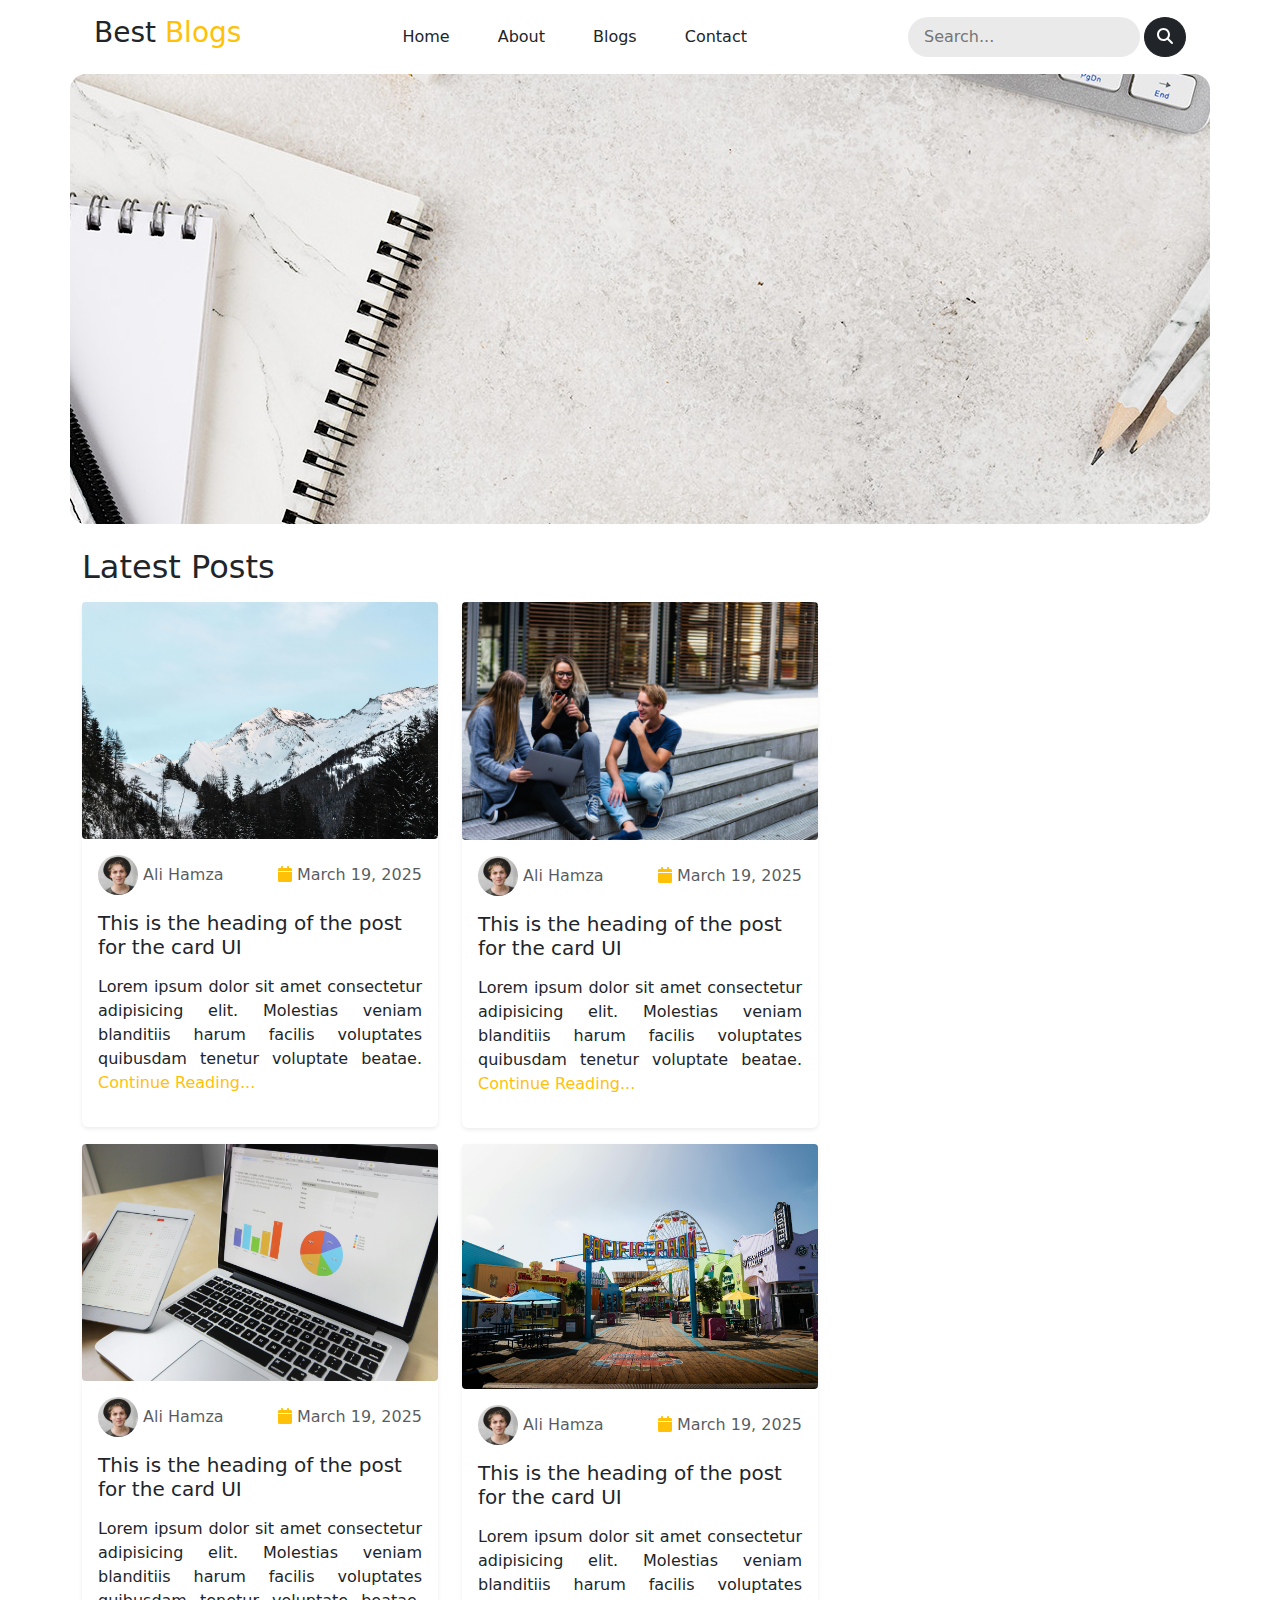
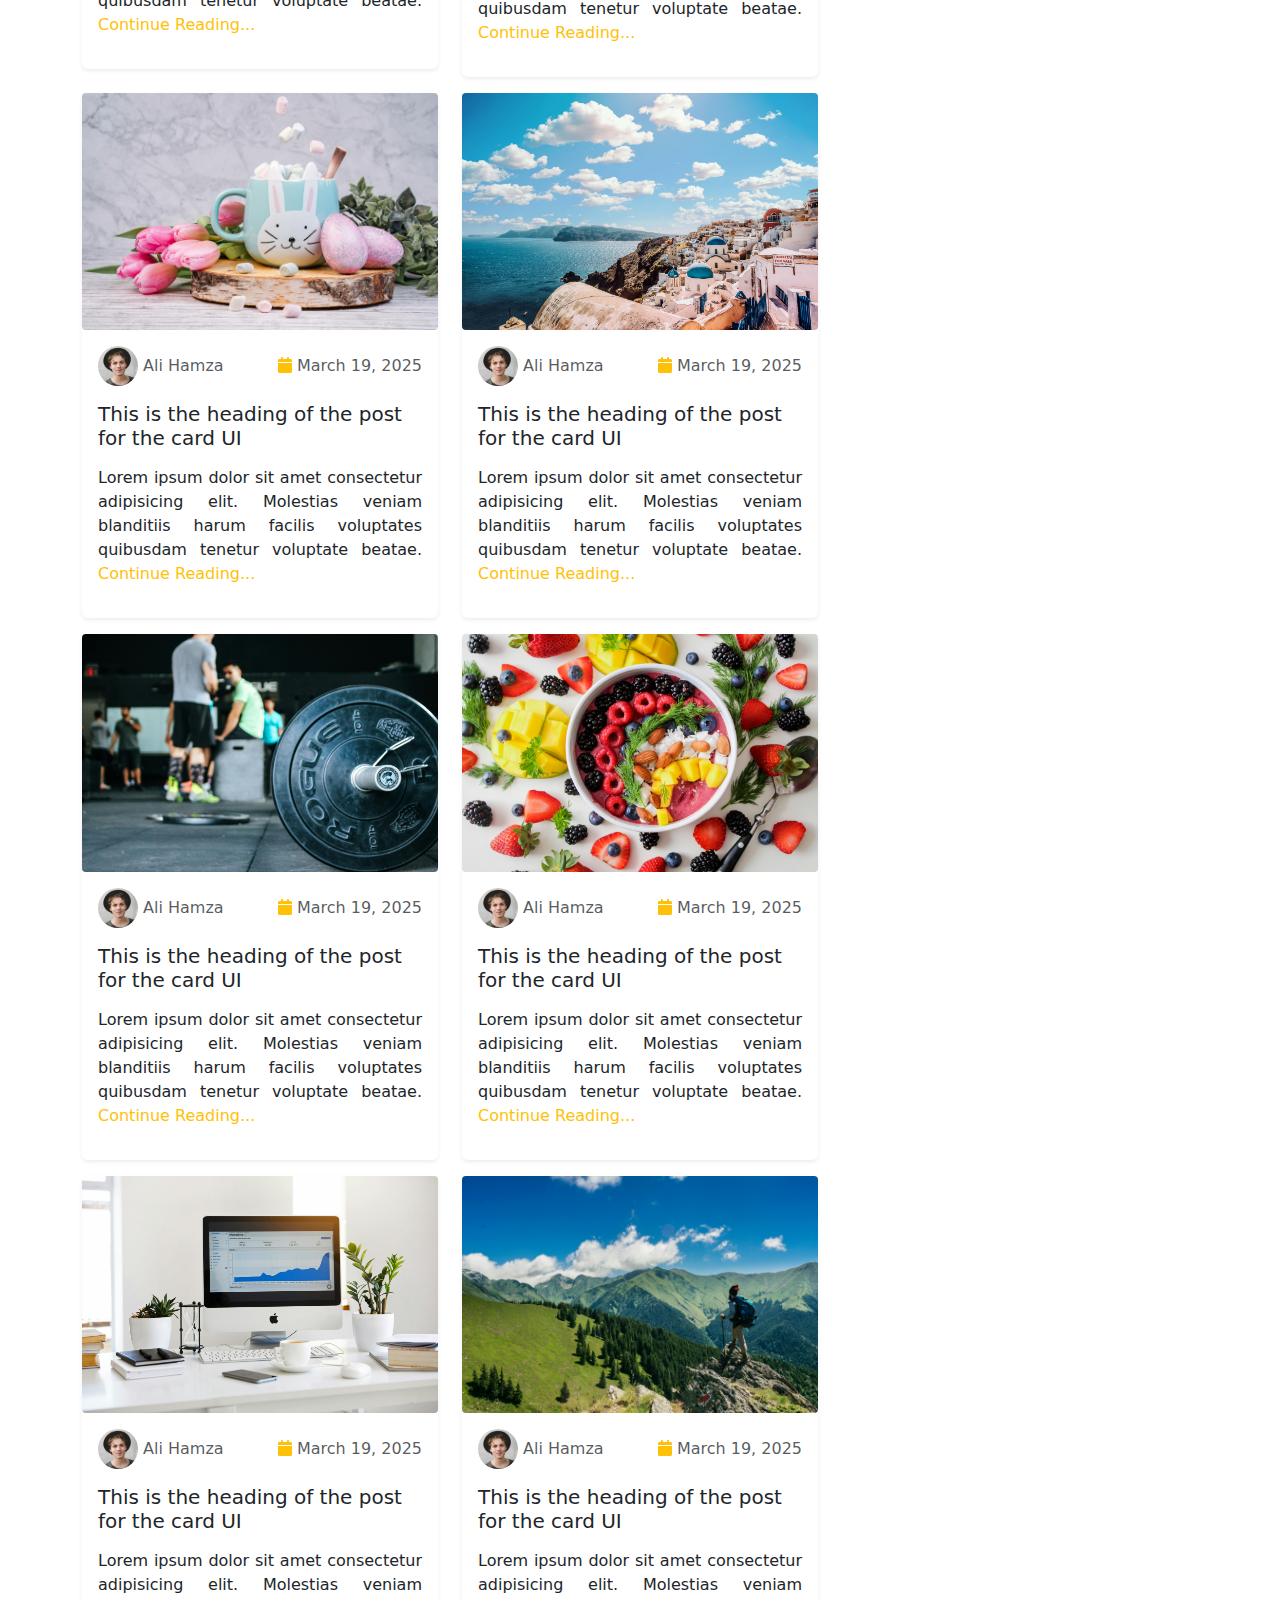
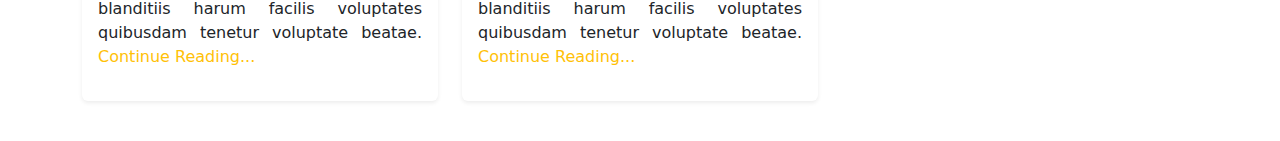
==== index.html @ b1edeec1 "Blog Project Setup" ====
<!DOCTYPE html>
<html lang="en">
  <head>
    <meta charset="UTF-8" />
    <meta name="viewport" content="width=device-width, initial-scale=1.0" />
    <title>Best Blogs</title>
    <!-- bootstrap -->
    <link rel="stylesheet" href="./assets/css/bootstrap.min.css" />
    <!-- fontawsome -->
    <link rel="stylesheet" href="./assets/css/fontawsome.min.css" />
    <!-- custom style -->
    <link rel="stylesheet" href="./assets/css/style.css" />
  </head>
  <body>
    <!------- Navbar Start -------->
    <nav>
      <div
        class="container d-flex align-items-center justify-content-between px-4 py-3"
      >
        <div class="logo">
          <a href="#" class="text-decoration-none text-dark">
            <h3>Best <span class="text-warning">Blogs</span></h3>
          </a>
        </div>
        <div class="links d-none d-md-block">
          <ul class="d-flex gap-5 list-unstyled mb-0">
            <li>
              <a href="#" class="text-decoration-none text-dark active">Home</a>
            </li>
            <li>
              <a href="#" class="text-decoration-none text-dark">About</a>
            </li>
            <li>
              <a href="#" class="text-decoration-none text-dark">Blogs</a>
            </li>
            <li>
              <a href="#" class="text-decoration-none text-dark">Contact</a>
            </li>
          </ul>
        </div>
        <div class="d-none d-md-block">
          <div class="d-flex gap-1">
            <input
              type="search"
              placeholder="Search..."
              class="rounded-5 border-0 shadow-none px-3 py-2 search-input"
            />
            <button class="btn btn-dark rounded-circle">
              <i class="fa-solid fa-magnifying-glass"></i>
            </button>
          </div>
        </div>
        <div class="d-block d-md-none" id="menu-toggle">
          <i class="fa-solid fa-bars-staggered fs-5"></i>
        </div>
      </div>
    </nav>
    <!------ Navbar End -------->

    <!------ Mobile Menu ------>
    <div class="mobile-menu pe-2" id="mobileMenu">
      <div class="menu-header menu-close">
        <i class="fa-solid fa-xmark"></i>
      </div>

      <ul class="list-unstyled mb-0">
        <li class="py-2">
          <a href="#" class="text-decoration-none text-dark">Home</a>
        </li>
        <li class="py-2">
          <a href="#" class="text-decoration-none text-dark">About</a>
        </li>
        <li class="py-2">
          <a href="#" class="text-decoration-none text-dark">Blogs</a>
        </li>
        <li class="py-2">
          <a href="#" class="text-decoration-none text-dark">Contact</a>
        </li>
      </ul>

      <div class="d-flex gap-1 my-3 pe-3">
        <input
          type="search"
          placeholder="Search..."
          class="rounded-5 border-0 shadow-none px-3 py-2 search-input"
        />
        <button class="btn btn-dark rounded-circle">
          <i class="fa-solid fa-magnifying-glass"></i>
        </button>
      </div>
    </div>

    <!-- Mobile Menu end  -->

    <!-- header start -->
    <header class="container px-4 px-md-0">
      <div class="header-bg rounded-4"></div>
    </header>
    <!-- header end -->

    <!-- main section -->
    <main>
      <div class="container my-4">
        <h2>Latest Posts</h2>
        <div class="row my-3">
          <div class="col-md-8">
            <!-- latest posts section -->
            <section>
              <div class="row">
                <div class="col-md-6">
                  <div class="card border-0 shadow-sm mb-3">
                    <img
                      src="./assets/imgs/posts/post-1.jpg"
                      class="img-fluid rounded-1"
                      alt="post image"
                    />

                    <div class="p-3">
                      <div
                        class="d-flex justify-content-between align-items-center"
                      >
                        <div>
                          <img
                            src="./assets/imgs/authors/profile_pic.png"
                            height="40px"
                            width="40px"
                            class="rounded-circle"
                            alt=""
                          />
                          <span class="text-muted">Ali Hamza</span>
                        </div>

                        <div>
                          <i class="fa-solid fa-calendar text-warning"></i>
                          <span class="text-muted">March 19, 2025</span>
                        </div>
                      </div>

                      <h5 class="my-3">
                        This is the heading of the post for the card UI
                      </h5>
                      <p class="post-text">
                        Lorem ipsum dolor sit amet consectetur adipisicing elit.
                        Molestias veniam blanditiis harum facilis voluptates
                        quibusdam tenetur voluptate beatae.
                        <a href="#" class="text-decoration-none text-warning"
                          >Continue Reading...
                        </a>
                      </p>
                    </div>
                  </div>
                </div>
                <div class="col-md-6">
                  <div class="card border-0 shadow-sm mb-3">
                    <img
                      src="./assets/imgs/posts/post-2.jpg"
                      class="img-fluid rounded-1"
                      alt="post image"
                    />

                    <div class="p-3">
                      <div
                        class="d-flex justify-content-between align-items-center"
                      >
                        <div>
                          <img
                            src="./assets/imgs/authors/profile_pic.png"
                            height="40px"
                            width="40px"
                            class="rounded-circle"
                            alt=""
                          />
                          <span class="text-muted">Ali Hamza</span>
                        </div>

                        <div>
                          <i class="fa-solid fa-calendar text-warning"></i>
                          <span class="text-muted">March 19, 2025</span>
                        </div>
                      </div>

                      <h5 class="my-3">
                        This is the heading of the post for the card UI
                      </h5>
                      <p class="post-text">
                        Lorem ipsum dolor sit amet consectetur adipisicing elit.
                        Molestias veniam blanditiis harum facilis voluptates
                        quibusdam tenetur voluptate beatae.
                        <a href="#" class="text-decoration-none text-warning"
                          >Continue Reading...
                        </a>
                      </p>
                    </div>
                  </div>
                </div>
                <div class="col-md-6">
                  <div class="card border-0 shadow-sm mb-3">
                    <img
                      src="./assets/imgs/posts/post-3.jpg"
                      class="img-fluid rounded-1"
                      alt="post image"
                    />

                    <div class="p-3">
                      <div
                        class="d-flex justify-content-between align-items-center"
                      >
                        <div>
                          <img
                            src="./assets/imgs/authors/profile_pic.png"
                            height="40px"
                            width="40px"
                            class="rounded-circle"
                            alt=""
                          />
                          <span class="text-muted">Ali Hamza</span>
                        </div>

                        <div>
                          <i class="fa-solid fa-calendar text-warning"></i>
                          <span class="text-muted">March 19, 2025</span>
                        </div>
                      </div>

                      <h5 class="my-3">
                        This is the heading of the post for the card UI
                      </h5>
                      <p class="post-text">
                        Lorem ipsum dolor sit amet consectetur adipisicing elit.
                        Molestias veniam blanditiis harum facilis voluptates
                        quibusdam tenetur voluptate beatae.
                        <a href="#" class="text-decoration-none text-warning"
                          >Continue Reading...
                        </a>
                      </p>
                    </div>
                  </div>
                </div>
                <div class="col-md-6">
                  <div class="card border-0 shadow-sm mb-3">
                    <img
                      src="./assets/imgs/posts/post-4.jpg"
                      class="img-fluid rounded-1"
                      alt="post image"
                    />

                    <div class="p-3">
                      <div
                        class="d-flex justify-content-between align-items-center"
                      >
                        <div>
                          <img
                            src="./assets/imgs/authors/profile_pic.png"
                            height="40px"
                            width="40px"
                            class="rounded-circle"
                            alt=""
                          />
                          <span class="text-muted">Ali Hamza</span>
                        </div>

                        <div>
                          <i class="fa-solid fa-calendar text-warning"></i>
                          <span class="text-muted">March 19, 2025</span>
                        </div>
                      </div>

                      <h5 class="my-3">
                        This is the heading of the post for the card UI
                      </h5>
                      <p class="post-text">
                        Lorem ipsum dolor sit amet consectetur adipisicing elit.
                        Molestias veniam blanditiis harum facilis voluptates
                        quibusdam tenetur voluptate beatae.
                        <a href="#" class="text-decoration-none text-warning"
                          >Continue Reading...
                        </a>
                      </p>
                    </div>
                  </div>
                </div>
                <div class="col-md-6">
                  <div class="card border-0 shadow-sm mb-3">
                    <img
                      src="./assets/imgs/posts/post-5.jpg"
                      class="img-fluid rounded-1"
                      alt="post image"
                    />

                    <div class="p-3">
                      <div
                        class="d-flex justify-content-between align-items-center"
                      >
                        <div>
                          <img
                            src="./assets/imgs/authors/profile_pic.png"
                            height="40px"
                            width="40px"
                            class="rounded-circle"
                            alt=""
                          />
                          <span class="text-muted">Ali Hamza</span>
                        </div>

                        <div>
                          <i class="fa-solid fa-calendar text-warning"></i>
                          <span class="text-muted">March 19, 2025</span>
                        </div>
                      </div>

                      <h5 class="my-3">
                        This is the heading of the post for the card UI
                      </h5>
                      <p class="post-text">
                        Lorem ipsum dolor sit amet consectetur adipisicing elit.
                        Molestias veniam blanditiis harum facilis voluptates
                        quibusdam tenetur voluptate beatae.
                        <a href="#" class="text-decoration-none text-warning"
                          >Continue Reading...
                        </a>
                      </p>
                    </div>
                  </div>
                </div>
                <div class="col-md-6">
                  <div class="card border-0 shadow-sm mb-3">
                    <img
                      src="./assets/imgs/posts/post-6.jpg"
                      class="img-fluid rounded-1"
                      alt="post image"
                    />

                    <div class="p-3">
                      <div
                        class="d-flex justify-content-between align-items-center"
                      >
                        <div>
                          <img
                            src="./assets/imgs/authors/profile_pic.png"
                            height="40px"
                            width="40px"
                            class="rounded-circle"
                            alt=""
                          />
                          <span class="text-muted">Ali Hamza</span>
                        </div>

                        <div>
                          <i class="fa-solid fa-calendar text-warning"></i>
                          <span class="text-muted">March 19, 2025</span>
                        </div>
                      </div>

                      <h5 class="my-3">
                        This is the heading of the post for the card UI
                      </h5>
                      <p class="post-text">
                        Lorem ipsum dolor sit amet consectetur adipisicing elit.
                        Molestias veniam blanditiis harum facilis voluptates
                        quibusdam tenetur voluptate beatae.
                        <a href="#" class="text-decoration-none text-warning"
                          >Continue Reading...
                        </a>
                      </p>
                    </div>
                  </div>
                </div>
                <div class="col-md-6">
                  <div class="card border-0 shadow-sm mb-3">
                    <img
                      src="./assets/imgs/posts/post-7.jpg"
                      class="img-fluid rounded-1"
                      alt="post image"
                    />

                    <div class="p-3">
                      <div
                        class="d-flex justify-content-between align-items-center"
                      >
                        <div>
                          <img
                            src="./assets/imgs/authors/profile_pic.png"
                            height="40px"
                            width="40px"
                            class="rounded-circle"
                            alt=""
                          />
                          <span class="text-muted">Ali Hamza</span>
                        </div>

                        <div>
                          <i class="fa-solid fa-calendar text-warning"></i>
                          <span class="text-muted">March 19, 2025</span>
                        </div>
                      </div>

                      <h5 class="my-3">
                        This is the heading of the post for the card UI
                      </h5>
                      <p class="post-text">
                        Lorem ipsum dolor sit amet consectetur adipisicing elit.
                        Molestias veniam blanditiis harum facilis voluptates
                        quibusdam tenetur voluptate beatae.
                        <a href="#" class="text-decoration-none text-warning"
                          >Continue Reading...
                        </a>
                      </p>
                    </div>
                  </div>
                </div>
                <div class="col-md-6">
                  <div class="card border-0 shadow-sm mb-3">
                    <img
                      src="./assets/imgs/posts/post-8.jpg"
                      class="img-fluid rounded-1"
                      alt="post image"
                    />

                    <div class="p-3">
                      <div
                        class="d-flex justify-content-between align-items-center"
                      >
                        <div>
                          <img
                            src="./assets/imgs/authors/profile_pic.png"
                            height="40px"
                            width="40px"
                            class="rounded-circle"
                            alt=""
                          />
                          <span class="text-muted">Ali Hamza</span>
                        </div>

                        <div>
                          <i class="fa-solid fa-calendar text-warning"></i>
                          <span class="text-muted">March 19, 2025</span>
                        </div>
                      </div>

                      <h5 class="my-3">
                        This is the heading of the post for the card UI
                      </h5>
                      <p class="post-text">
                        Lorem ipsum dolor sit amet consectetur adipisicing elit.
                        Molestias veniam blanditiis harum facilis voluptates
                        quibusdam tenetur voluptate beatae.
                        <a href="#" class="text-decoration-none text-warning"
                          >Continue Reading...
                        </a>
                      </p>
                    </div>
                  </div>
                </div>
                <div class="col-md-6">
                  <div class="card border-0 shadow-sm mb-3">
                    <img
                      src="./assets/imgs/posts/post-9.jpg"
                      class="img-fluid rounded-1"
                      alt="post image"
                    />

                    <div class="p-3">
                      <div
                        class="d-flex justify-content-between align-items-center"
                      >
                        <div>
                          <img
                            src="./assets/imgs/authors/profile_pic.png"
                            height="40px"
                            width="40px"
                            class="rounded-circle"
                            alt=""
                          />
                          <span class="text-muted">Ali Hamza</span>
                        </div>

                        <div>
                          <i class="fa-solid fa-calendar text-warning"></i>
                          <span class="text-muted">March 19, 2025</span>
                        </div>
                      </div>

                      <h5 class="my-3">
                        This is the heading of the post for the card UI
                      </h5>
                      <p class="post-text">
                        Lorem ipsum dolor sit amet consectetur adipisicing elit.
                        Molestias veniam blanditiis harum facilis voluptates
                        quibusdam tenetur voluptate beatae.
                        <a href="#" class="text-decoration-none text-warning"
                          >Continue Reading...
                        </a>
                      </p>
                    </div>
                  </div>
                </div>
                <div class="col-md-6">
                  <div class="card border-0 shadow-sm mb-3">
                    <img
                      src="./assets/imgs/posts/post-10.jpg"
                      class="img-fluid rounded-1"
                      alt="post image"
                    />

                    <div class="p-3">
                      <div
                        class="d-flex justify-content-between align-items-center"
                      >
                        <div>
                          <img
                            src="./assets/imgs/authors/profile_pic.png"
                            height="40px"
                            width="40px"
                            class="rounded-circle"
                            alt=""
                          />
                          <span class="text-muted">Ali Hamza</span>
                        </div>

                        <div>
                          <i class="fa-solid fa-calendar text-warning"></i>
                          <span class="text-muted">March 19, 2025</span>
                        </div>
                      </div>

                      <h5 class="my-3">
                        This is the heading of the post for the card UI
                      </h5>
                      <p class="post-text">
                        Lorem ipsum dolor sit amet consectetur adipisicing elit.
                        Molestias veniam blanditiis harum facilis voluptates
                        quibusdam tenetur voluptate beatae.
                        <a href="#" class="text-decoration-none text-warning"
                          >Continue Reading...
                        </a>
                      </p>
                    </div>
                  </div>
                </div>
              </div>
            </section>
          </div>

          <div class="col-md-4">
            <!-- side section -->
            <section></section>
          </div>
        </div>
      </div>
    </main>
    <!-- main section end -->
    <!-- bootstrap -->
    <script src="./assets/js/bootstrap.bundle.min.js"></script>
    <!-- fontawsome -->
    <script src="./assets/js/fontawsome.min.js"></script>
    <!-- custom js -->
    <script src="./assets/js/main.js"></script>
  </body>
</html>
---- assets/css/style.css ----
/* colors variables */
:root{
--secondary-color: rgb(234, 234, 234);
}


/* navbar */

.search-input{
    background-color: var(--secondary-color);
    outline: none;
}
.search-btn{
    height: 40px;
    width: 40px;
    border-radius: 100%;
    margin: 0;
    padding: 0;
    border: none;
}

.mobile-menu {
    position: fixed;
    top: 0;
    right: -300px; /* Hidden by default */
    width: 280px;
    height: 100vh;
    background: white;
    box-shadow: -4px 0 6px rgba(0, 0, 0, 0.1);
    transition: right 0.3s ease-in-out;
    padding: 20px;
    z-index: 1000;
}

.mobile-menu.active {
    right: 0;
}

.menu-header {
    display: flex;
    justify-content: space-between;
    align-items: center;
}

.menu-close {
    cursor: pointer;
    font-size: 24px;
}

/* header */
.header-bg{
    height: 50vh;
    background-image: url("../imgs/hero-bg.jpg");
    background-size: cover;
    
}



/* posts */
.post-text{
    text-align: justify;
}
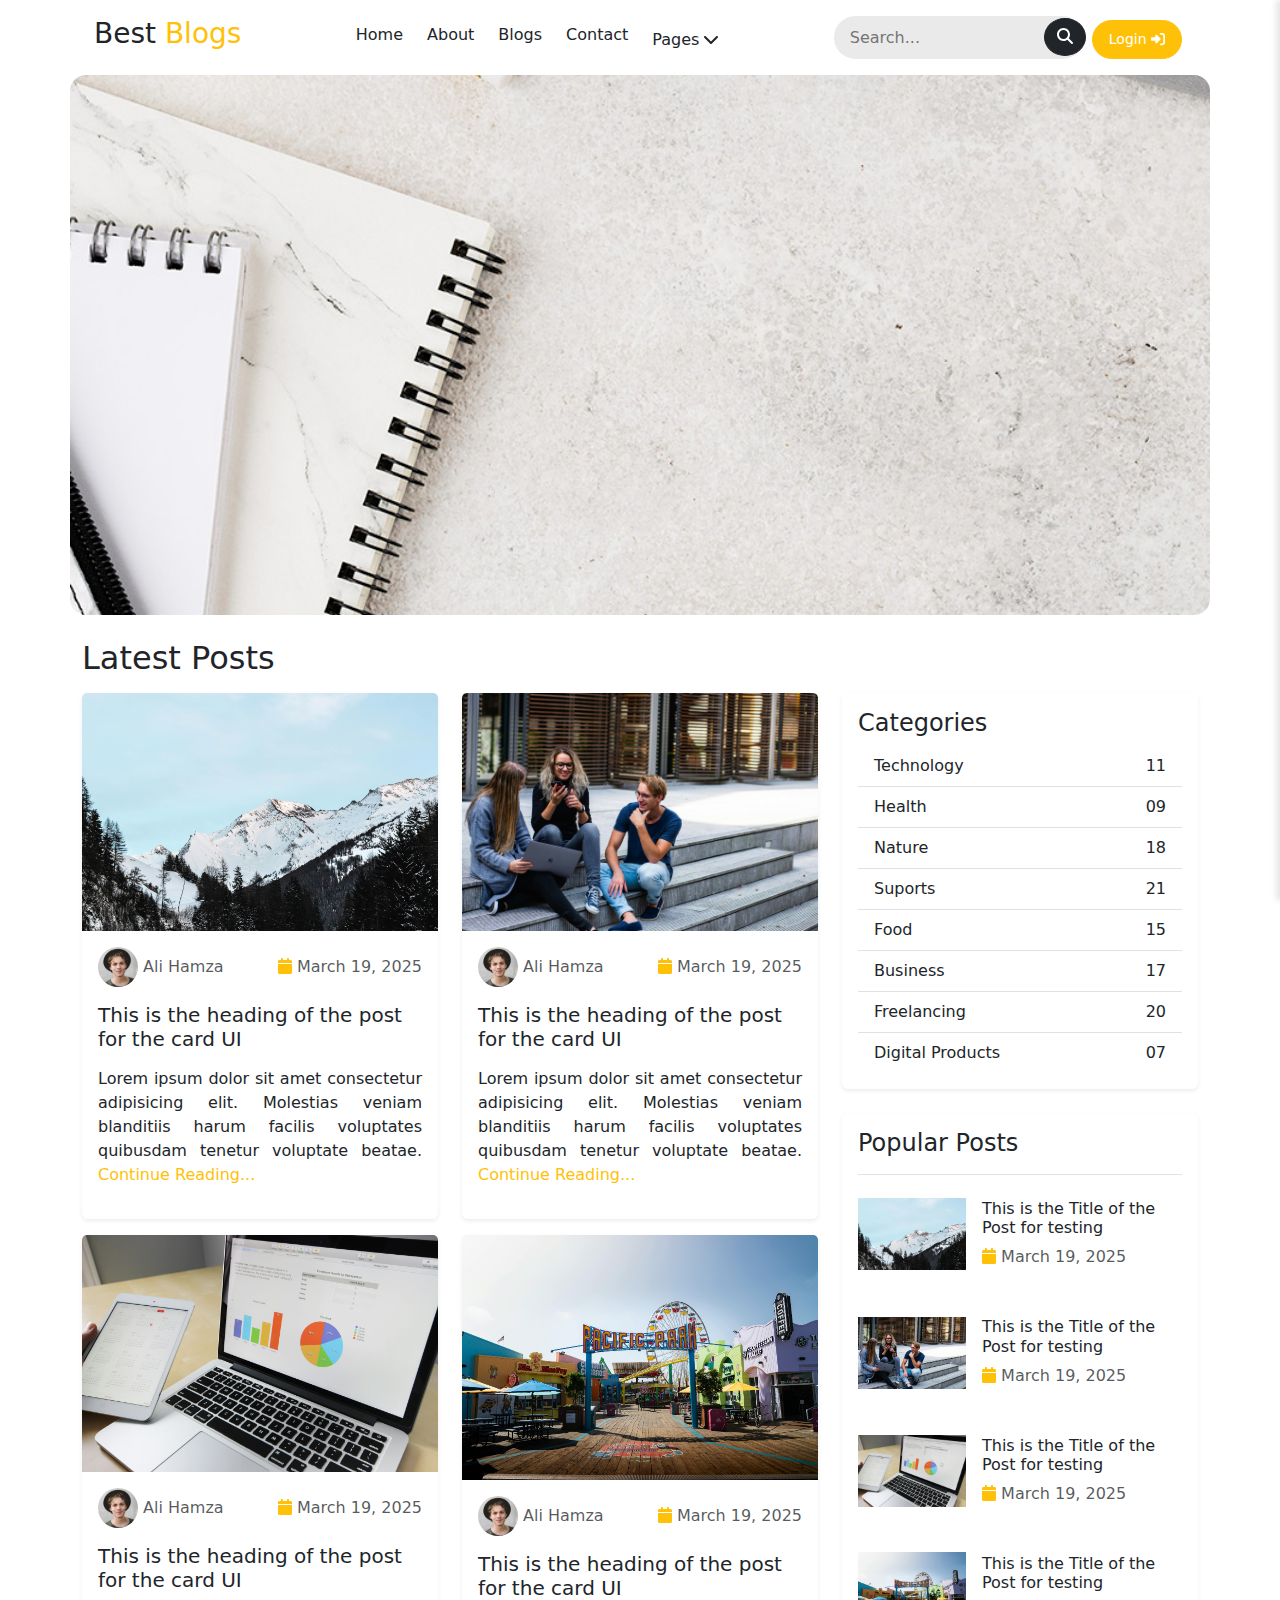
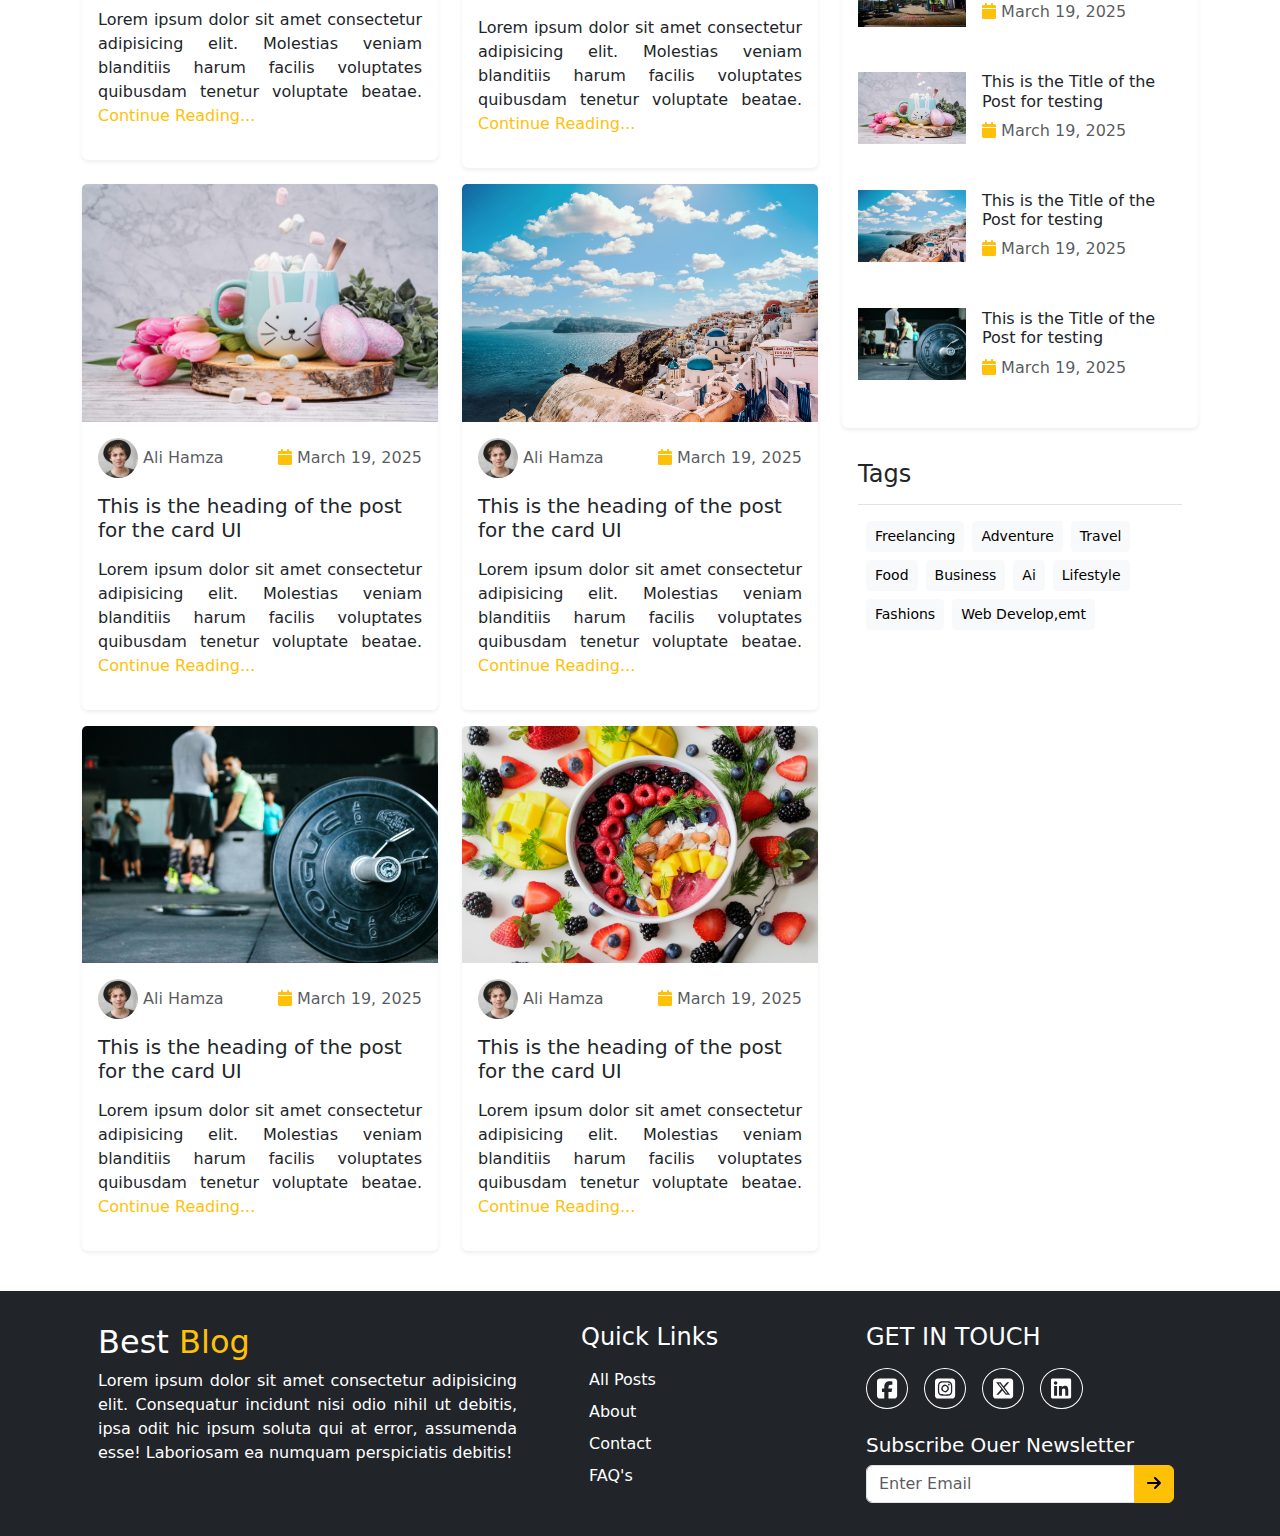
==== commit 642890e3: "Homepage, Login , Signup" ====
--- a/index.html
+++ b/index.html
@@ -3,7 +3,7 @@
   <head>
     <meta charset="UTF-8" />
     <meta name="viewport" content="width=device-width, initial-scale=1.0" />
-    <title>Best Blogs</title>
+    <title>Home - Best Blogs</title>
     <!-- bootstrap -->
     <link rel="stylesheet" href="./assets/css/bootstrap.min.css" />
     <!-- fontawsome -->
@@ -22,8 +22,9 @@
             <h3>Best <span class="text-warning">Blogs</span></h3>
           </a>
         </div>
-        <div class="links d-none d-md-block">
-          <ul class="d-flex gap-5 list-unstyled mb-0">
+        <!-- navbar links -->
+        <div class="links d-none d-lg-block">
+          <ul class="d-flex gap-4 list-unstyled mb-0">
             <li>
               <a href="#" class="text-decoration-none text-dark active">Home</a>
             </li>
@@ -36,21 +37,52 @@
             <li>
               <a href="#" class="text-decoration-none text-dark">Contact</a>
             </li>
+            <li>
+              <div class="dropdown">
+                <span
+                  type="button"
+                  data-bs-toggle="dropdown"
+                  aria-expanded="false"
+                >
+                  Pages<i class="fa-solid fa-chevron-down ms-1 mt-2"></i>
+                </span>
+                <ul class="dropdown-menu border-0">
+                  <li><a class="dropdown-item" href="#">Blog Details</a></li>
+                  <li><a class="dropdown-item" href="#">Login</a></li>
+                  <li><a class="dropdown-item" href="#">Signup</a></li>
+                  <li>
+                    <a class="dropdown-item" href="#">404</a>
+                  </li>
+                </ul>
+              </div>
+            </li>
           </ul>
         </div>
-        <div class="d-none d-md-block">
-          <div class="d-flex gap-1">
+
+        <!-- search div -->
+        <div class="d-none d-lg-block">
+          <div class="d-flex gap-1 position-relative">
             <input
               type="search"
               placeholder="Search..."
-              class="rounded-5 border-0 shadow-none px-3 py-2 search-input"
+              class="border-0 ps-3 search-input"
             />
-            <button class="btn btn-dark rounded-circle">
+            <button
+              class="btn btn-dark rounded-circle search-btn position-absolute"
+            >
               <i class="fa-solid fa-magnifying-glass"></i>
             </button>
+            <div class="">
+              <button
+                class="btn btn-warning login-btn text-white rounded-pill px-3 py-2 btn-sm mt-1 mx-1"
+              >
+                Login <i class="fa-solid fa-right-to-bracket"></i>
+              </button>
+            </div>
           </div>
         </div>
-        <div class="d-block d-md-none" id="menu-toggle">
+
+        <div class="d-block d-lg-none" id="menu-toggle">
           <i class="fa-solid fa-bars-staggered fs-5"></i>
         </div>
       </div>
@@ -63,6 +95,7 @@
         <i class="fa-solid fa-xmark"></i>
       </div>
 
+      <!-- mobile links -->
       <ul class="list-unstyled mb-0">
         <li class="py-2">
           <a href="#" class="text-decoration-none text-dark">Home</a>
@@ -76,16 +109,40 @@
         <li class="py-2">
           <a href="#" class="text-decoration-none text-dark">Contact</a>
         </li>
+        <li>
+          <div class="dropdown">
+            <span type="button" data-bs-toggle="dropdown" aria-expanded="false">
+              Pages<i class="fa-solid fa-chevron-down ms-1 mt-2"></i>
+            </span>
+            <ul class="dropdown-menu border-0">
+              <li><a class="dropdown-item" href="#">Blog Details</a></li>
+              <li><a class="dropdown-item" href="#">Login</a></li>
+              <li><a class="dropdown-item" href="#">Signup</a></li>
+              <li>
+                <a class="dropdown-item" href="#">404</a>
+              </li>
+            </ul>
+          </div>
+        </li>
       </ul>
 
-      <div class="d-flex gap-1 my-3 pe-3">
+      <!-- mobile search div -->
+      <div class="d-flex gap-1 align-items-center my-3 position-relative">
         <input
           type="search"
           placeholder="Search..."
-          class="rounded-5 border-0 shadow-none px-3 py-2 search-input"
+          class="rounded-5 border-0 shadow-none px-3 py-2 search-input-mobile"
         />
-        <button class="btn btn-dark rounded-circle">
+        <button
+          class="btn btn-dark rounded-circle search-btn-mobile position-absolute"
+        >
           <i class="fa-solid fa-magnifying-glass"></i>
+        </button>
+
+        <button
+          class="btn btn-warning login-btn text-white rounded-pill px-2 py-1 btn-sm mt-1 mx-1"
+        >
+          Login <i class="fa-solid fa-right-to-bracket"></i>
         </button>
       </div>
     </div>
@@ -111,7 +168,7 @@
                   <div class="card border-0 shadow-sm mb-3">
                     <img
                       src="./assets/imgs/posts/post-1.jpg"
-                      class="img-fluid rounded-1"
+                      class="img-fluid post-img"
                       alt="post image"
                     />
 
@@ -154,7 +211,7 @@
                   <div class="card border-0 shadow-sm mb-3">
                     <img
                       src="./assets/imgs/posts/post-2.jpg"
-                      class="img-fluid rounded-1"
+                      class="img-fluid post-img"
                       alt="post image"
                     />
 
@@ -197,7 +254,7 @@
                   <div class="card border-0 shadow-sm mb-3">
                     <img
                       src="./assets/imgs/posts/post-3.jpg"
-                      class="img-fluid rounded-1"
+                      class="img-fluid post-img"
                       alt="post image"
                     />
 
@@ -240,7 +297,7 @@
                   <div class="card border-0 shadow-sm mb-3">
                     <img
                       src="./assets/imgs/posts/post-4.jpg"
-                      class="img-fluid rounded-1"
+                      class="img-fluid post-img"
                       alt="post image"
                     />
 
@@ -283,7 +340,7 @@
                   <div class="card border-0 shadow-sm mb-3">
                     <img
                       src="./assets/imgs/posts/post-5.jpg"
-                      class="img-fluid rounded-1"
+                      class="img-fluid post-img"
                       alt="post image"
                     />
 
@@ -326,7 +383,7 @@
                   <div class="card border-0 shadow-sm mb-3">
                     <img
                       src="./assets/imgs/posts/post-6.jpg"
-                      class="img-fluid rounded-1"
+                      class="img-fluid post-img"
                       alt="post image"
                     />
 
@@ -369,7 +426,7 @@
                   <div class="card border-0 shadow-sm mb-3">
                     <img
                       src="./assets/imgs/posts/post-7.jpg"
-                      class="img-fluid rounded-1"
+                      class="img-fluid post-img"
                       alt="post image"
                     />
 
@@ -412,7 +469,7 @@
                   <div class="card border-0 shadow-sm mb-3">
                     <img
                       src="./assets/imgs/posts/post-8.jpg"
-                      class="img-fluid rounded-1"
+                      class="img-fluid post-img"
                       alt="post image"
                     />
 
@@ -451,104 +508,306 @@
                     </div>
                   </div>
                 </div>
-                <div class="col-md-6">
-                  <div class="card border-0 shadow-sm mb-3">
-                    <img
-                      src="./assets/imgs/posts/post-9.jpg"
-                      class="img-fluid rounded-1"
-                      alt="post image"
-                    />
-
-                    <div class="p-3">
-                      <div
-                        class="d-flex justify-content-between align-items-center"
-                      >
-                        <div>
-                          <img
-                            src="./assets/imgs/authors/profile_pic.png"
-                            height="40px"
-                            width="40px"
-                            class="rounded-circle"
-                            alt=""
-                          />
-                          <span class="text-muted">Ali Hamza</span>
-                        </div>
-
-                        <div>
-                          <i class="fa-solid fa-calendar text-warning"></i>
-                          <span class="text-muted">March 19, 2025</span>
-                        </div>
-                      </div>
-
-                      <h5 class="my-3">
-                        This is the heading of the post for the card UI
-                      </h5>
-                      <p class="post-text">
-                        Lorem ipsum dolor sit amet consectetur adipisicing elit.
-                        Molestias veniam blanditiis harum facilis voluptates
-                        quibusdam tenetur voluptate beatae.
-                        <a href="#" class="text-decoration-none text-warning"
-                          >Continue Reading...
-                        </a>
-                      </p>
-                    </div>
-                  </div>
-                </div>
-                <div class="col-md-6">
-                  <div class="card border-0 shadow-sm mb-3">
-                    <img
-                      src="./assets/imgs/posts/post-10.jpg"
-                      class="img-fluid rounded-1"
-                      alt="post image"
-                    />
-
-                    <div class="p-3">
-                      <div
-                        class="d-flex justify-content-between align-items-center"
-                      >
-                        <div>
-                          <img
-                            src="./assets/imgs/authors/profile_pic.png"
-                            height="40px"
-                            width="40px"
-                            class="rounded-circle"
-                            alt=""
-                          />
-                          <span class="text-muted">Ali Hamza</span>
-                        </div>
-
-                        <div>
-                          <i class="fa-solid fa-calendar text-warning"></i>
-                          <span class="text-muted">March 19, 2025</span>
-                        </div>
-                      </div>
-
-                      <h5 class="my-3">
-                        This is the heading of the post for the card UI
-                      </h5>
-                      <p class="post-text">
-                        Lorem ipsum dolor sit amet consectetur adipisicing elit.
-                        Molestias veniam blanditiis harum facilis voluptates
-                        quibusdam tenetur voluptate beatae.
-                        <a href="#" class="text-decoration-none text-warning"
-                          >Continue Reading...
-                        </a>
-                      </p>
-                    </div>
-                  </div>
-                </div>
               </div>
             </section>
           </div>
 
           <div class="col-md-4">
-            <!-- side section -->
-            <section></section>
+            <!-- categories -->
+            <section>
+              <div class="card border-0 shadow-sm p-3 mb-4">
+                <h4>Categories</h4>
+                <ul class="list-group list-group-flush">
+                  <li class="list-group-item d-flex justify-content-between">
+                    Technology <span>11</span>
+                  </li>
+                  <li class="list-group-item d-flex justify-content-between">
+                    Health <span>09</span>
+                  </li>
+                  <li class="list-group-item d-flex justify-content-between">
+                    Nature <span>18</span>
+                  </li>
+                  <li class="list-group-item d-flex justify-content-between">
+                    Suports <span>21</span>
+                  </li>
+                  <li class="list-group-item d-flex justify-content-between">
+                    Food <span>15</span>
+                  </li>
+                  <li class="list-group-item d-flex justify-content-between">
+                    Business <span>17</span>
+                  </li>
+                  <li class="list-group-item d-flex justify-content-between">
+                    Freelancing <span>20</span>
+                  </li>
+                  <li class="list-group-item d-flex justify-content-between">
+                    Digital Products <span>07</span>
+                  </li>
+                </ul>
+              </div>
+            </section>
+
+            <!-- Popular Posts -->
+            <section>
+              <div class="card border-0 shadow-sm p-3">
+                <h4 class="border-1 border-bottom pb-3">Popular Posts</h4>
+
+                <div class="card mb-3 border-0">
+                  <div class="row align-items-center g-0">
+                    <div class="col-md-4">
+                      <img
+                        src="./assets/imgs/posts/post-1.jpg"
+                        class="img-fluid"
+                        alt="post image"
+                      />
+                    </div>
+                    <div class="col-md-8">
+                      <div class="card-body">
+                        <h6 class="card-title">
+                          This is the Title of the Post for testing
+                        </h6>
+
+                        <div>
+                          <i class="fa-solid fa-calendar text-warning"></i>
+                          <span class="text-muted">March 19, 2025</span>
+                        </div>
+                      </div>
+                    </div>
+                  </div>
+                </div>
+                <div class="card mb-3 border-0">
+                  <div class="row align-items-center g-0">
+                    <div class="col-md-4">
+                      <img
+                        src="./assets/imgs/posts/post-2.jpg"
+                        class="img-fluid"
+                        alt="post image"
+                      />
+                    </div>
+                    <div class="col-md-8">
+                      <div class="card-body">
+                        <h6 class="card-title">
+                          This is the Title of the Post for testing
+                        </h6>
+
+                        <div>
+                          <i class="fa-solid fa-calendar text-warning"></i>
+                          <span class="text-muted">March 19, 2025</span>
+                        </div>
+                      </div>
+                    </div>
+                  </div>
+                </div>
+                <div class="card mb-3 border-0">
+                  <div class="row align-items-center g-0">
+                    <div class="col-md-4">
+                      <img
+                        src="./assets/imgs/posts/post-3.jpg"
+                        class="img-fluid"
+                        alt="post image"
+                      />
+                    </div>
+                    <div class="col-md-8">
+                      <div class="card-body">
+                        <h6 class="card-title">
+                          This is the Title of the Post for testing
+                        </h6>
+
+                        <div>
+                          <i class="fa-solid fa-calendar text-warning"></i>
+                          <span class="text-muted">March 19, 2025</span>
+                        </div>
+                      </div>
+                    </div>
+                  </div>
+                </div>
+                <div class="card mb-3 border-0">
+                  <div class="row align-items-center g-0">
+                    <div class="col-md-4">
+                      <img
+                        src="./assets/imgs/posts/post-4.jpg"
+                        class="img-fluid"
+                        alt="post image"
+                      />
+                    </div>
+                    <div class="col-md-8">
+                      <div class="card-body">
+                        <h6 class="card-title">
+                          This is the Title of the Post for testing
+                        </h6>
+
+                        <div>
+                          <i class="fa-solid fa-calendar text-warning"></i>
+                          <span class="text-muted">March 19, 2025</span>
+                        </div>
+                      </div>
+                    </div>
+                  </div>
+                </div>
+                <div class="card mb-3 border-0">
+                  <div class="row align-items-center g-0">
+                    <div class="col-md-4">
+                      <img
+                        src="./assets/imgs/posts/post-5.jpg"
+                        class="img-fluid"
+                        alt="post image"
+                      />
+                    </div>
+                    <div class="col-md-8">
+                      <div class="card-body">
+                        <h6 class="card-title">
+                          This is the Title of the Post for testing
+                        </h6>
+
+                        <div>
+                          <i class="fa-solid fa-calendar text-warning"></i>
+                          <span class="text-muted">March 19, 2025</span>
+                        </div>
+                      </div>
+                    </div>
+                  </div>
+                </div>
+
+                <div class="card mb-3 border-0">
+                  <div class="row align-items-center g-0">
+                    <div class="col-md-4">
+                      <img
+                        src="./assets/imgs/posts/post-6.jpg"
+                        class="img-fluid"
+                        alt="post image"
+                      />
+                    </div>
+                    <div class="col-md-8">
+                      <div class="card-body">
+                        <h6 class="card-title">
+                          This is the Title of the Post for testing
+                        </h6>
+
+                        <div>
+                          <i class="fa-solid fa-calendar text-warning"></i>
+                          <span class="text-muted">March 19, 2025</span>
+                        </div>
+                      </div>
+                    </div>
+                  </div>
+                </div>
+
+                <div class="card mb-3 border-0">
+                  <div class="row align-items-center g-0">
+                    <div class="col-md-4">
+                      <img
+                        src="./assets/imgs/posts/post-7.jpg"
+                        class="img-fluid"
+                        alt="post image"
+                      />
+                    </div>
+                    <div class="col-md-8">
+                      <div class="card-body">
+                        <h6 class="card-title">
+                          This is the Title of the Post for testing
+                        </h6>
+
+                        <div>
+                          <i class="fa-solid fa-calendar text-warning"></i>
+                          <span class="text-muted">March 19, 2025</span>
+                        </div>
+                      </div>
+                    </div>
+                  </div>
+                </div>
+              </div>
+            </section>
+
+            <!-- tags -->
+            <section>
+              <div class="my-3 p-3">
+                <h4 class="border-1 border-bottom pb-3">Tags</h4>
+                <div class="d-flex flex-wrap gap-2 p-2">
+                  <a href="#" class="btn btn-light btn-sm">Freelancing</a>
+                  <a href="#" class="btn btn-light btn-sm">Adventure</a>
+                  <a href="#" class="btn btn-light btn-sm">Travel</a>
+                  <a href="#" class="btn btn-light btn-sm">Food</a>
+                  <a href="#" class="btn btn-light btn-sm">Business</a>
+                  <a href="#" class="btn btn-light btn-sm">Ai</a>
+                  <a href="#" class="btn btn-light btn-sm">Lifestyle</a>
+                  <a href="#" class="btn btn-light btn-sm">Fashions</a>
+                  <a href="#" class="btn btn-light btn-sm">Web Develop,emt</a>
+                </div>
+              </div>
+            </section>
           </div>
         </div>
       </div>
     </main>
+
     <!-- main section end -->
+
+    <!-- footer start -->
+    <footer class="bg-dark p-3">
+      <div class="container py-3">
+        <div class="row">
+          <div class="col-lg-5">
+            <div class="px-3">
+              <h2 class="text-white">
+                Best <span class="text-warning">Blog</span>
+              </h2>
+              <p class="text-white" align="justify">
+                Lorem ipsum dolor sit amet consectetur adipisicing elit.
+                Consequatur incidunt nisi odio nihil ut debitis, ipsa odit hic
+                ipsum soluta qui at error, assumenda esse! Laboriosam ea numquam
+                perspiciatis debitis!
+              </p>
+            </div>
+          </div>
+          <div class="col-lg-3">
+            <div class="px-4 text-white">
+              <h4 class="fw-light mb-3">Quick Links</h4>
+              <ul
+                class="list-unstyled bg-none border-0 ps-2 d-flex flex-column gap-2"
+              >
+                <li class="">All Posts</li>
+                <li class="">About</li>
+                <li class="">Contact</li>
+                <li class="">FAQ's</li>
+              </ul>
+            </div>
+          </div>
+          <div class="col-lg-4">
+            <div class="px-4 text-white">
+              <h4 class="fw-light mb-3">GET IN TOUCH</h4>
+              <div class="d-flex gap-3">
+                <i class="fa-brands fa-square-facebook footer-icon"></i>
+                <i class="fa-brands fa-square-instagram footer-icon"></i>
+                <i class="fa-brands fa-square-x-twitter footer-icon"></i>
+                <i class="fa-brands fa-linkedin footer-icon"></i>
+              </div>
+            </div>
+
+            <div class="px-4 text-white mt-4">
+              <h5 class="fw-normal text-white mb-2">
+                Subscribe Ouer Newsletter
+              </h5>
+              <div class="input-group">
+                <input
+                  type="text"
+                  class="form-control shadow-none"
+                  placeholder="Enter Email"
+                  aria-label="Recipient's username"
+                  aria-describedby="button-addon2"
+                />
+                <button
+                  class="btn btn-warning"
+                  type="button"
+                  id="button-addon2"
+                >
+                  <i class="fa-solid fa-arrow-right"></i>
+                </button>
+              </div>
+            </div>
+          </div>
+        </div>
+      </div>
+    </footer>
+
     <!-- bootstrap -->
     <script src="./assets/js/bootstrap.bundle.min.js"></script>
     <!-- fontawsome -->
--- a/assets/css/style.css
+++ b/assets/css/style.css
@@ -10,21 +10,23 @@
 .search-input{
     background-color: var(--secondary-color);
     outline: none;
+    width: 250px;
+    border-radius: 70px;
+    padding: 5px;
 }
 .search-btn{
-    height: 40px;
-    width: 40px;
-    border-radius: 100%;
-    margin: 0;
-    padding: 0;
-    border: none;
+    right: 100px;
+    top: 2px;
 }
-
+.login-btn:hover{
+background-color: black;
+border: 1px solid transparent;
+}
 .mobile-menu {
     position: fixed;
     top: 0;
-    right: -300px; /* Hidden by default */
-    width: 280px;
+    right: -320px; /* Hidden by default */
+    width: 320px;
     height: 100vh;
     background: white;
     box-shadow: -4px 0 6px rgba(0, 0, 0, 0.1);
@@ -48,9 +50,22 @@
     font-size: 24px;
 }
 
+.search-input-mobile{
+    background-color: var(--secondary-color);
+    outline: none;
+    width: 200px;
+    border-radius: 70px;
+    padding: 5px;
+}
+
+.search-btn-mobile{
+    right: 94px;
+    top: 2px;
+}
+
 /* header */
 .header-bg{
-    height: 50vh;
+    height: 60vh;
     background-image: url("../imgs/hero-bg.jpg");
     background-size: cover;
     
@@ -58,7 +73,25 @@
 
 
 
+/* footer */
+.footer-icon{
+    border: 1px solid white;
+    padding: 8px 10px;
+    font-size: 23px;
+border-radius: 50%;
+}
+.footer-icon:hover{
+    color: #FFC107;
+    border: 1px solid #FFC107;
+
+}
+
+
 /* posts */
+.post-img{
+    border-top-left-radius: 5px;
+    border-top-right-radius: 5px;
+}
 .post-text{
     text-align: justify;
 }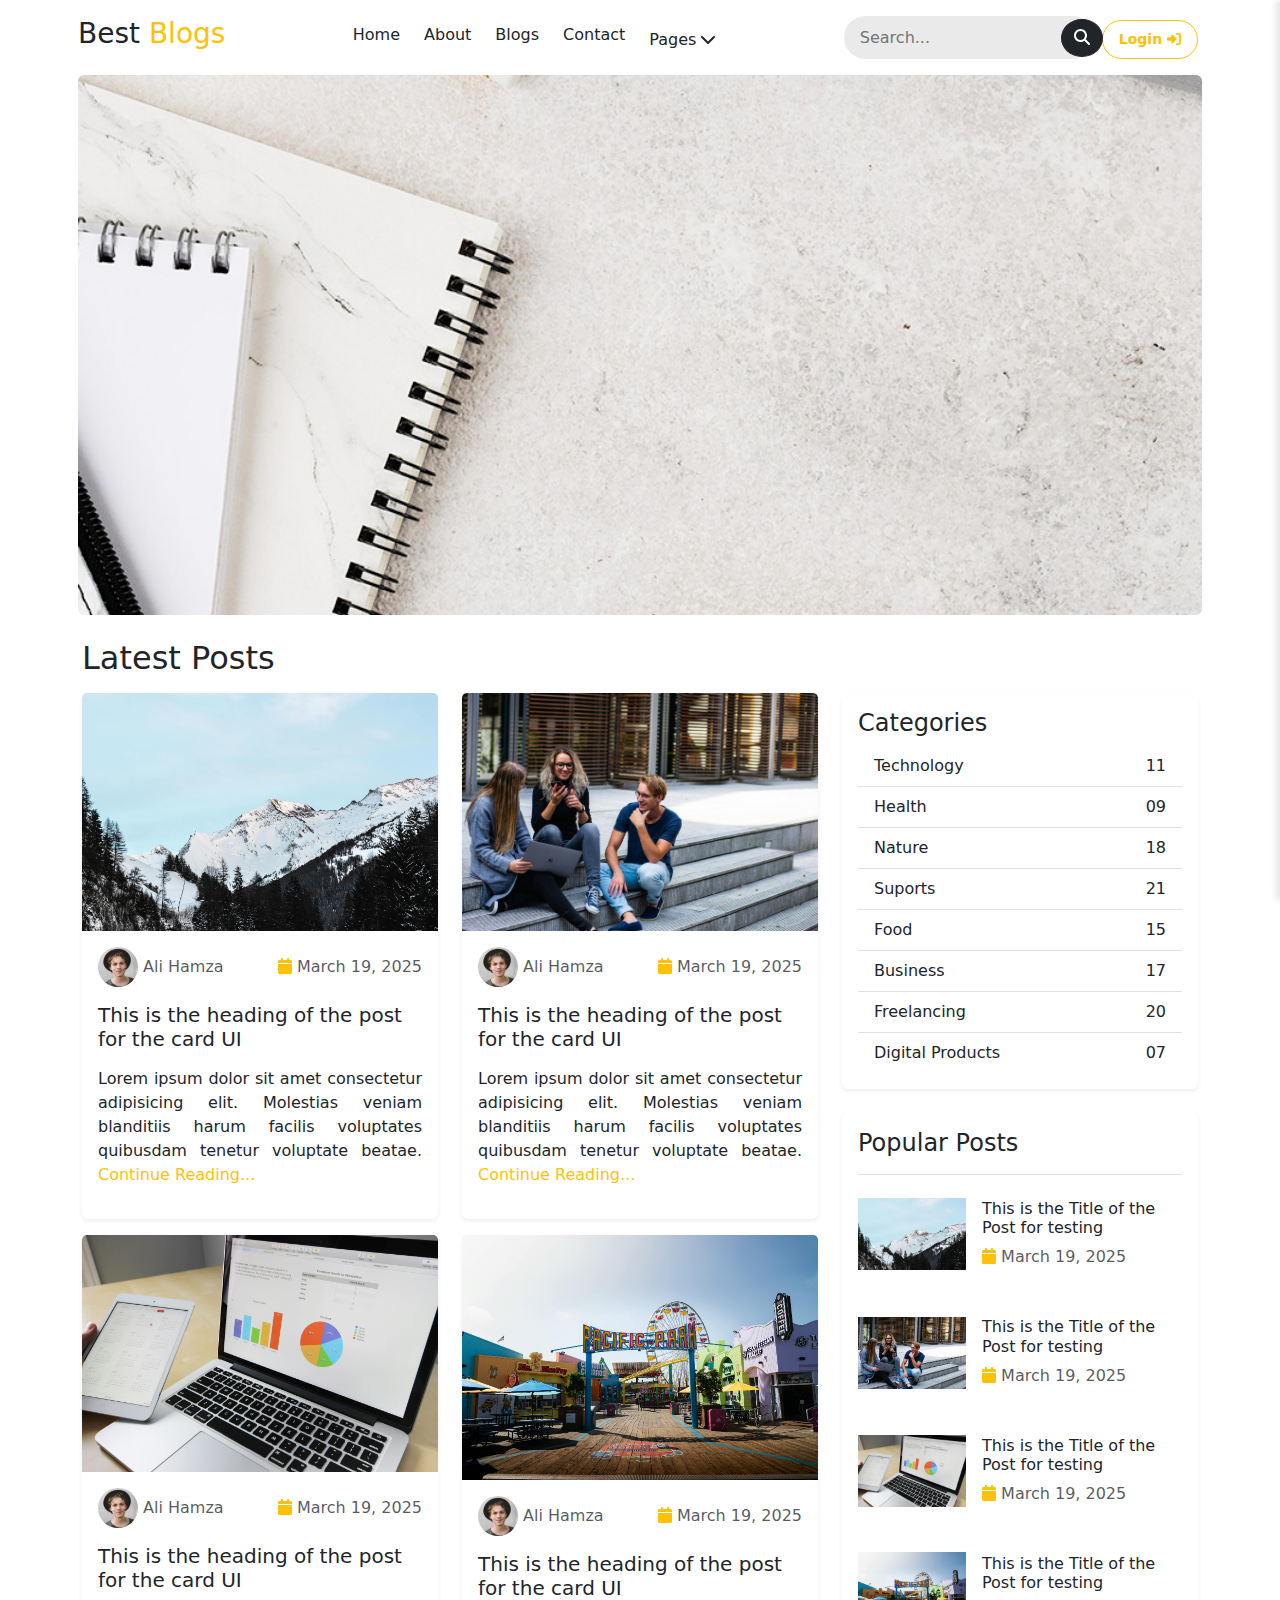
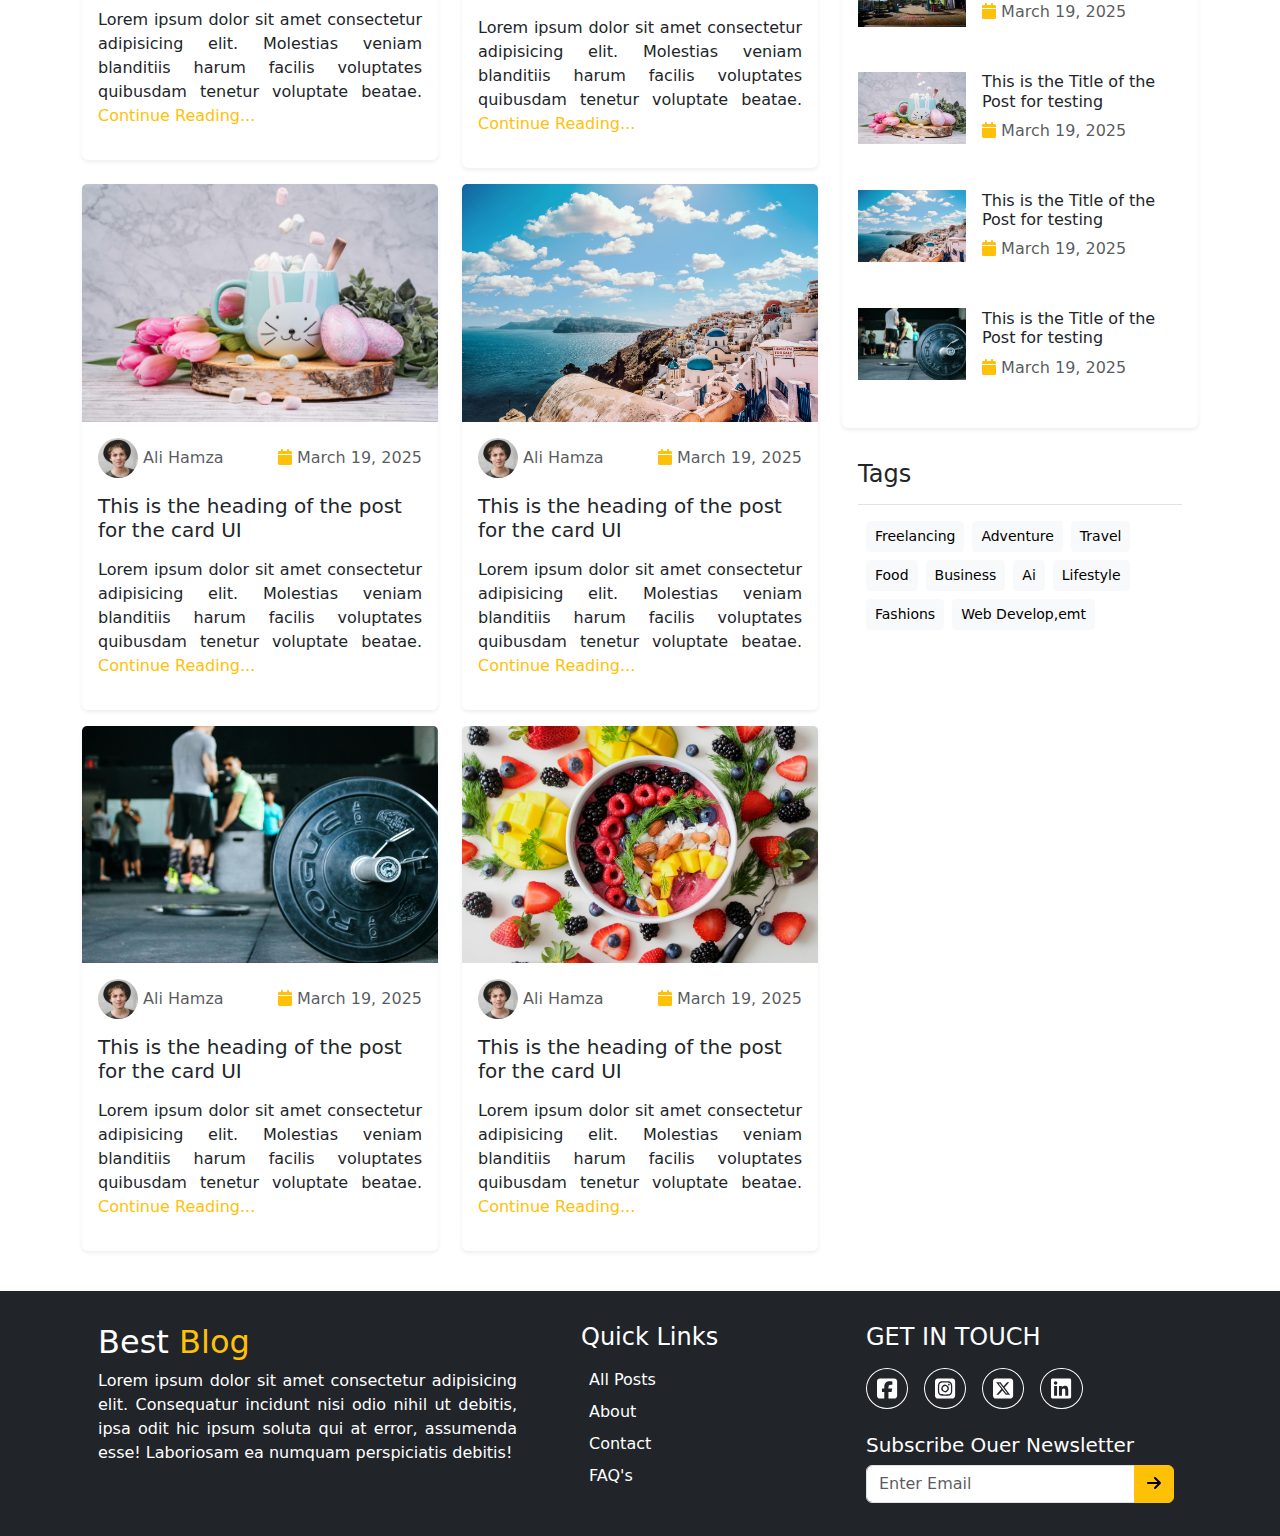
==== commit 03b9fe9e: "About, Blog Details, 404" ====
--- a/index.html
+++ b/index.html
@@ -15,7 +15,7 @@
     <!------- Navbar Start -------->
     <nav>
       <div
-        class="container d-flex align-items-center justify-content-between px-4 py-3"
+        class="container d-flex align-items-center justify-content-between px-2 py-3"
       >
         <div class="logo">
           <a href="#" class="text-decoration-none text-dark">
@@ -26,16 +26,22 @@
         <div class="links d-none d-lg-block">
           <ul class="d-flex gap-4 list-unstyled mb-0">
             <li>
-              <a href="#" class="text-decoration-none text-dark active">Home</a>
+              <a href="index.html" class="text-decoration-none text-dark active"
+                >Home</a
+              >
             </li>
             <li>
-              <a href="#" class="text-decoration-none text-dark">About</a>
+              <a href="about.html" class="text-decoration-none text-dark"
+                >About</a
+              >
             </li>
             <li>
               <a href="#" class="text-decoration-none text-dark">Blogs</a>
             </li>
             <li>
-              <a href="#" class="text-decoration-none text-dark">Contact</a>
+              <a href="contact.html" class="text-decoration-none text-dark"
+                >Contact</a
+              >
             </li>
             <li>
               <div class="dropdown">
@@ -47,11 +53,17 @@
                   Pages<i class="fa-solid fa-chevron-down ms-1 mt-2"></i>
                 </span>
                 <ul class="dropdown-menu border-0">
-                  <li><a class="dropdown-item" href="#">Blog Details</a></li>
-                  <li><a class="dropdown-item" href="#">Login</a></li>
-                  <li><a class="dropdown-item" href="#">Signup</a></li>
                   <li>
-                    <a class="dropdown-item" href="#">404</a>
+                    <a class="dropdown-item" href="blog-details.html"
+                      >Blog Details</a
+                    >
+                  </li>
+                  <li><a class="dropdown-item" href="login.html">Login</a></li>
+                  <li>
+                    <a class="dropdown-item" href="signup.html">Signup</a>
+                  </li>
+                  <li>
+                    <a class="dropdown-item" href="404.html">404</a>
                   </li>
                 </ul>
               </div>
@@ -73,11 +85,12 @@
               <i class="fa-solid fa-magnifying-glass"></i>
             </button>
             <div class="">
-              <button
-                class="btn btn-warning login-btn text-white rounded-pill px-3 py-2 btn-sm mt-1 mx-1"
+              <a
+                href="login.html"
+                class="btn btn-outline-warning login-btn rounded-pill fw-bold px-3 py-2 btn-sm mt-1 mx-1"
               >
                 Login <i class="fa-solid fa-right-to-bracket"></i>
-              </button>
+              </a>
             </div>
           </div>
         </div>
@@ -98,16 +111,18 @@
       <!-- mobile links -->
       <ul class="list-unstyled mb-0">
         <li class="py-2">
-          <a href="#" class="text-decoration-none text-dark">Home</a>
+          <a href="index.html" class="text-decoration-none text-dark">Home</a>
         </li>
         <li class="py-2">
-          <a href="#" class="text-decoration-none text-dark">About</a>
+          <a href="about.html" class="text-decoration-none text-dark">About</a>
         </li>
         <li class="py-2">
           <a href="#" class="text-decoration-none text-dark">Blogs</a>
         </li>
         <li class="py-2">
-          <a href="#" class="text-decoration-none text-dark">Contact</a>
+          <a href="contact.html" class="text-decoration-none text-dark"
+            >Contact</a
+          >
         </li>
         <li>
           <div class="dropdown">
@@ -115,11 +130,15 @@
               Pages<i class="fa-solid fa-chevron-down ms-1 mt-2"></i>
             </span>
             <ul class="dropdown-menu border-0">
-              <li><a class="dropdown-item" href="#">Blog Details</a></li>
-              <li><a class="dropdown-item" href="#">Login</a></li>
-              <li><a class="dropdown-item" href="#">Signup</a></li>
               <li>
-                <a class="dropdown-item" href="#">404</a>
+                <a class="dropdown-item" href="blog-details.html"
+                  >Blog Details</a
+                >
+              </li>
+              <li><a class="dropdown-item" href="login.html">Login</a></li>
+              <li><a class="dropdown-item" href="signup.html">Signup</a></li>
+              <li>
+                <a class="dropdown-item" href="404.html">404</a>
               </li>
             </ul>
           </div>
@@ -139,19 +158,20 @@
           <i class="fa-solid fa-magnifying-glass"></i>
         </button>
 
-        <button
-          class="btn btn-warning login-btn text-white rounded-pill px-2 py-1 btn-sm mt-1 mx-1"
+        <a
+          href="login.html"
+          class="btn btn-outline-warning login-btn fw-bold rounded-pill px-2 py-2 btn-sm mt-1 ms-1"
         >
           Login <i class="fa-solid fa-right-to-bracket"></i>
-        </button>
+        </a>
       </div>
     </div>
 
     <!-- Mobile Menu end  -->
 
     <!-- header start -->
-    <header class="container px-4 px-md-0">
-      <div class="header-bg rounded-4"></div>
+    <header class="container px-3 px-md-2">
+      <div class="header-bg rounded-2"></div>
     </header>
     <!-- header end -->
 
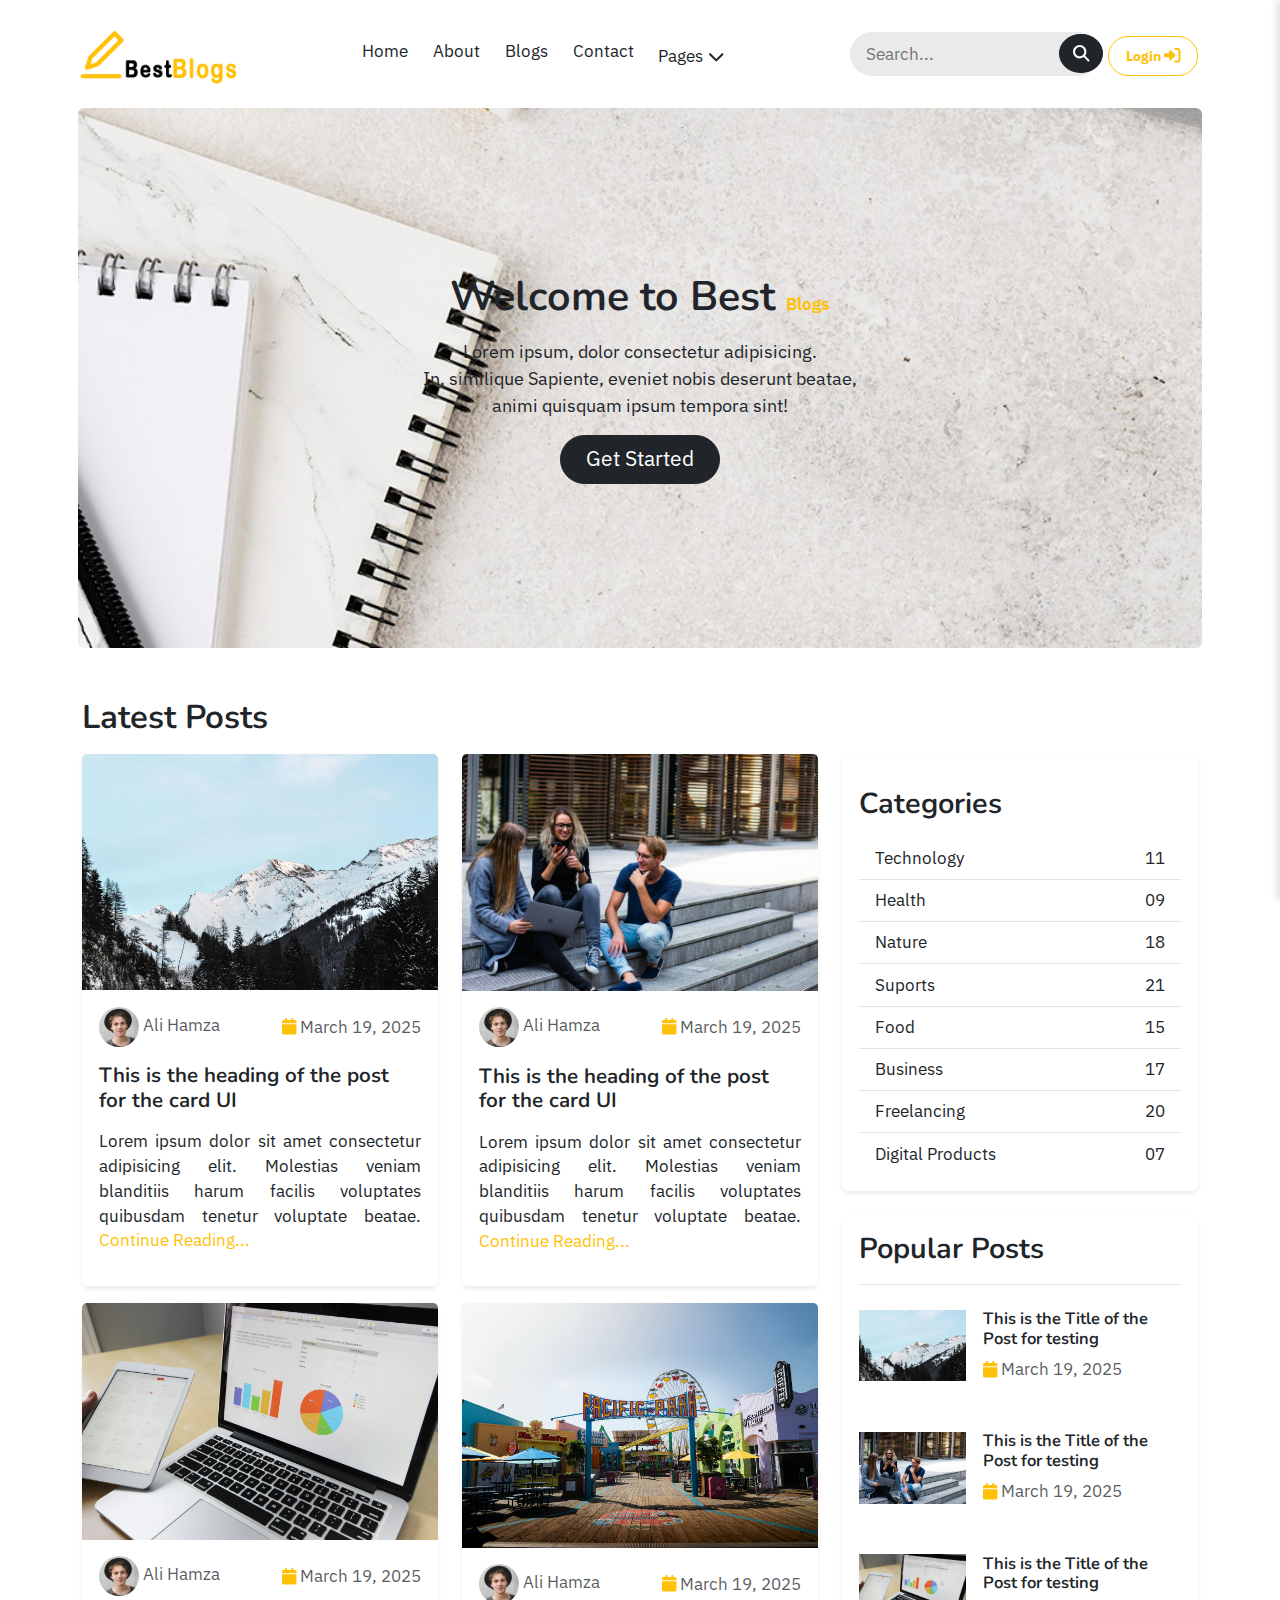
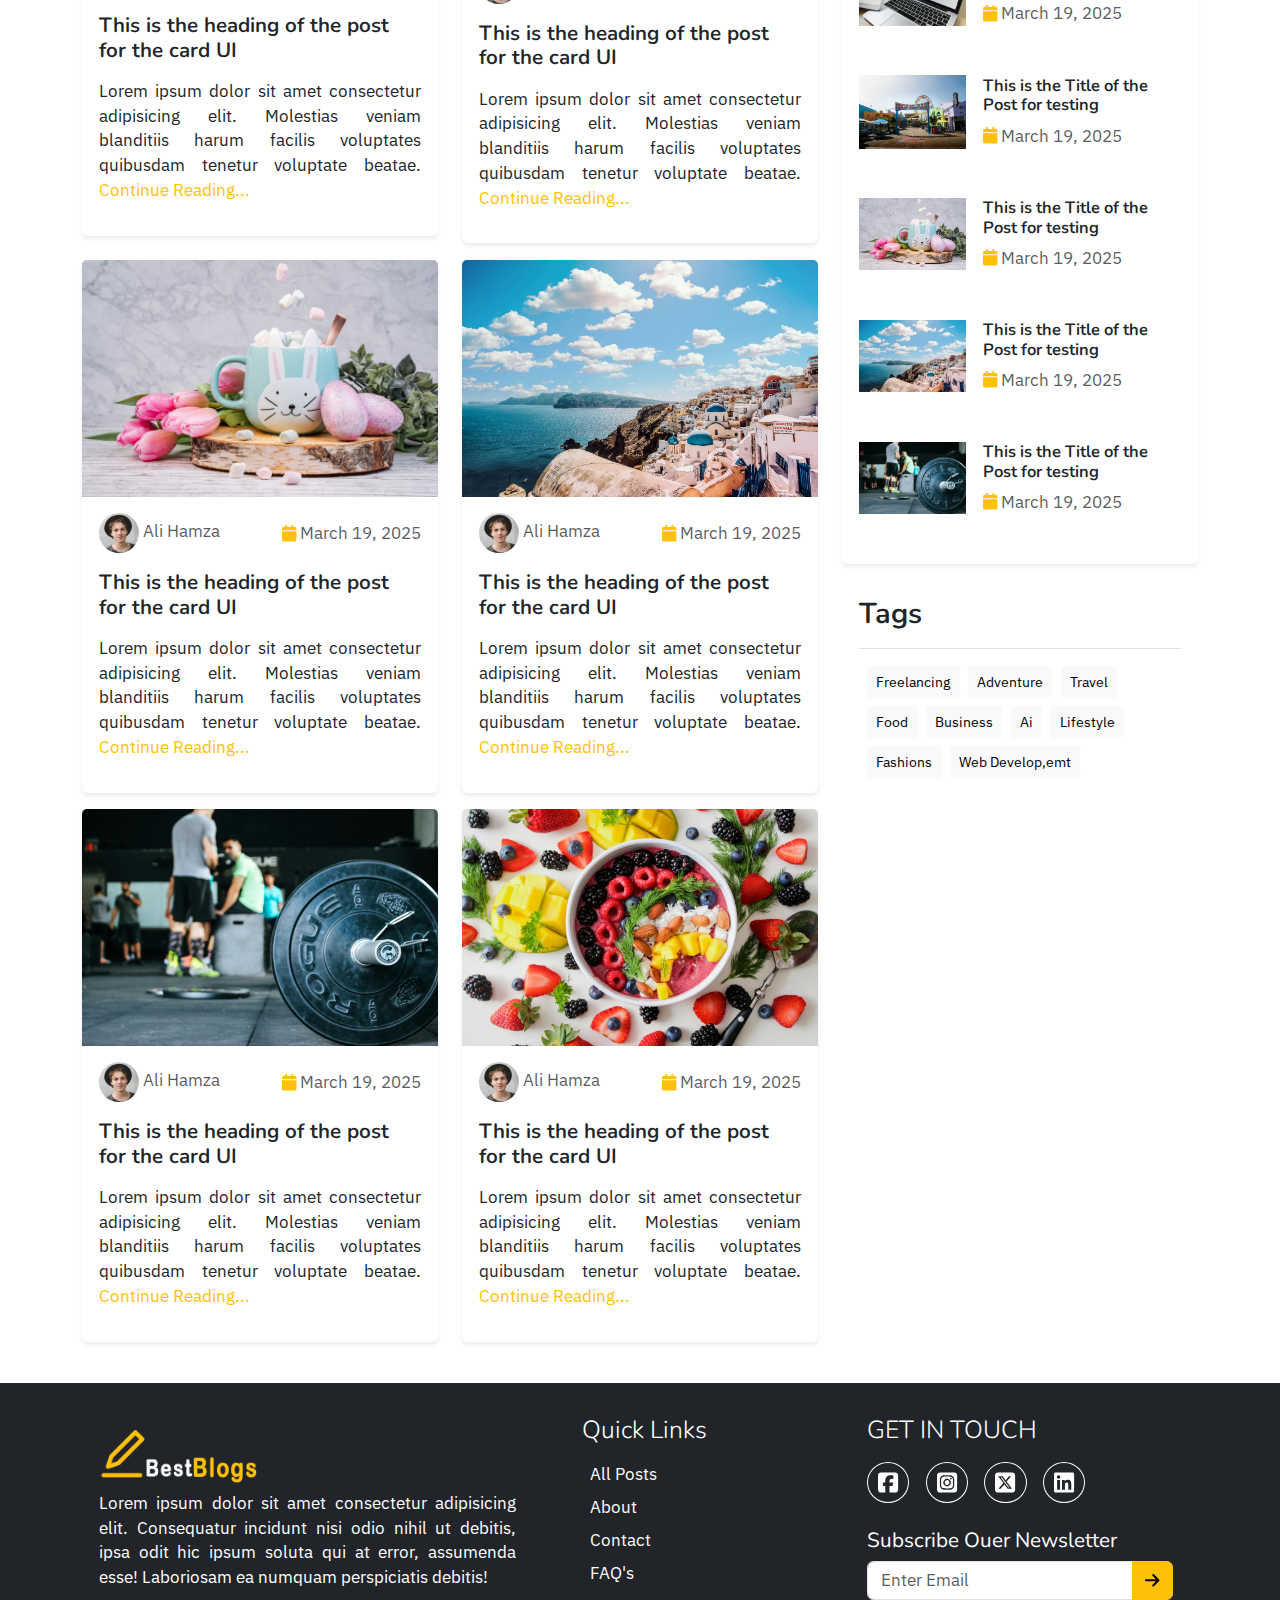
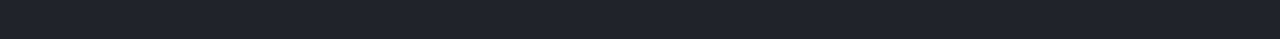
==== commit 074178fc: "Logo , Blog page, Fonts Updated" ====
--- a/index.html
+++ b/index.html
@@ -18,8 +18,8 @@
         class="container d-flex align-items-center justify-content-between px-2 py-3"
       >
         <div class="logo">
-          <a href="#" class="text-decoration-none text-dark">
-            <h3>Best <span class="text-warning">Blogs</span></h3>
+          <a href="index.html">
+            <img src="./assets/imgs/Logo.png" height="75px" alt="Logo" />
           </a>
         </div>
         <!-- navbar links -->
@@ -36,7 +36,9 @@
               >
             </li>
             <li>
-              <a href="#" class="text-decoration-none text-dark">Blogs</a>
+              <a href="blogs.html" class="text-decoration-none text-dark"
+                >Blogs</a
+              >
             </li>
             <li>
               <a href="contact.html" class="text-decoration-none text-dark"
@@ -127,7 +129,7 @@
         <li>
           <div class="dropdown">
             <span type="button" data-bs-toggle="dropdown" aria-expanded="false">
-              Pages<i class="fa-solid fa-chevron-down ms-1 mt-2"></i>
+              Pages<i class="fa-solid fa-chevron-down ms-1"></i>
             </span>
             <ul class="dropdown-menu border-0">
               <li>
@@ -171,14 +173,31 @@
 
     <!-- header start -->
     <header class="container px-3 px-md-2">
-      <div class="header-bg rounded-2"></div>
+      <div
+        class="header-bg rounded-2 d-flex justify-content-center align-items-center"
+      >
+        <div class="text-center">
+          <h1 class="mb-3">
+            Welcome to Best <span class="text-warning">Blogs</span>
+          </h1>
+          <p class="lh-base p-3 p-md-0 header-para">
+            Lorem ipsum, dolor consectetur adipisicing. <br />
+            In, similique Sapiente, eveniet nobis deserunt beatae,
+            <br />
+            animi quisquam ipsum tempora sint!
+          </p>
+          <button class="btn btn-dark btn-lg rounded-pill text-white px-4">
+            Get Started
+          </button>
+        </div>
+      </div>
     </header>
     <!-- header end -->
 
     <!-- main section -->
     <main>
       <div class="container my-4">
-        <h2>Latest Posts</h2>
+        <h2 class="mb-3 mt-5">Latest Posts</h2>
         <div class="row my-3">
           <div class="col-md-8">
             <!-- latest posts section -->
@@ -536,7 +555,7 @@
             <!-- categories -->
             <section>
               <div class="card border-0 shadow-sm p-3 mb-4">
-                <h4>Categories</h4>
+                <h3 class="my-3">Categories</h3>
                 <ul class="list-group list-group-flush">
                   <li class="list-group-item d-flex justify-content-between">
                     Technology <span>11</span>
@@ -569,7 +588,7 @@
             <!-- Popular Posts -->
             <section>
               <div class="card border-0 shadow-sm p-3">
-                <h4 class="border-1 border-bottom pb-3">Popular Posts</h4>
+                <h3 class="border-1 border-bottom pb-3">Popular Posts</h3>
 
                 <div class="card mb-3 border-0">
                   <div class="row align-items-center g-0">
@@ -740,7 +759,7 @@
             <!-- tags -->
             <section>
               <div class="my-3 p-3">
-                <h4 class="border-1 border-bottom pb-3">Tags</h4>
+                <h3 class="border-1 border-bottom pb-3">Tags</h3>
                 <div class="d-flex flex-wrap gap-2 p-2">
                   <a href="#" class="btn btn-light btn-sm">Freelancing</a>
                   <a href="#" class="btn btn-light btn-sm">Adventure</a>
@@ -767,9 +786,13 @@
         <div class="row">
           <div class="col-lg-5">
             <div class="px-3">
-              <h2 class="text-white">
-                Best <span class="text-warning">Blog</span>
-              </h2>
+              <a href="index.html">
+                <img
+                  src="./assets/imgs/Light Logo.png"
+                  height="75px"
+                  alt="Logo"
+                />
+              </a>
               <p class="text-white" align="justify">
                 Lorem ipsum dolor sit amet consectetur adipisicing elit.
                 Consequatur incidunt nisi odio nihil ut debitis, ipsa odit hic
--- a/assets/css/style.css
+++ b/assets/css/style.css
@@ -1,8 +1,24 @@
 
+/* Google Font */
+@import url('https://fonts.googleapis.com/css2?family=IBM+Plex+Sans:ital,wght@0,100..700;1,100..700&family=Nunito:ital,wght@0,200..1000;1,200..1000&display=swap');
 /* colors variables */
 :root{
 --secondary-color: rgb(234, 234, 234);
+--heading-font : "Nunito", sans-serif;
 }
+
+*{
+      font-family: "IBM Plex Sans", sans-serif;
+      font-size: 16.5px;
+}
+
+
+h1,h2,h3,h4,h5,h6{
+    font-family: var(--heading-font) !important;
+    font-weight: 650;
+}
+
+
 
 
 /* navbar */
@@ -67,7 +83,9 @@
     background-size: cover;
     
 }
-
+.header-para{
+    font-size: 18px;
+}
 
 /* footer */
 .footer-icon{
@@ -90,6 +108,23 @@
 .post-text{
     text-align: justify;
 }
+.post-pagination span{
+    text-align: center;
+    height: 30px;
+    width: 30px;
+    border-radius: 50%;
+
+    display: flex; justify-content: center;
+    align-items: center;
+}
+
+.post-pagination span.active , .post-pagination span:hover{
+    background-color: black;
+    color: white;
+}
+.dot{
+    font-size: 5px !important;
+}
 
 
 /*===================== about page ========================= */
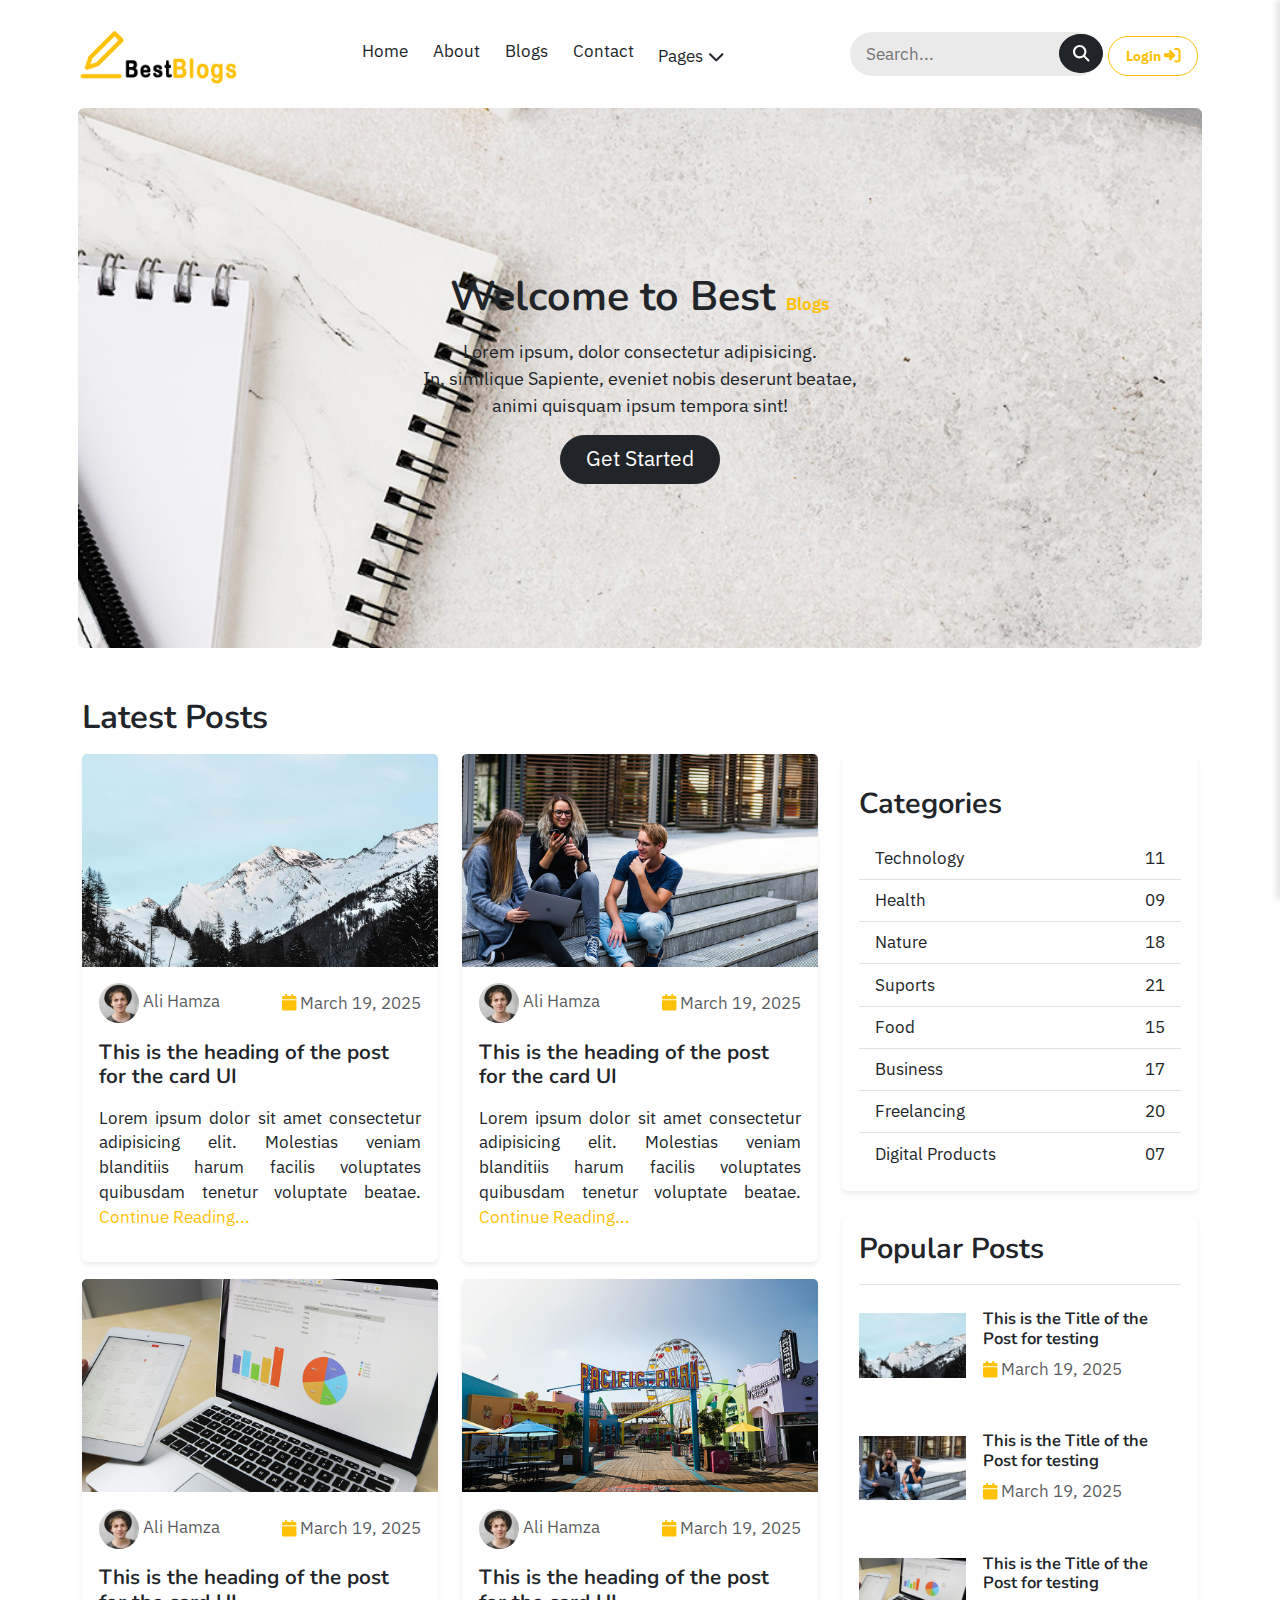
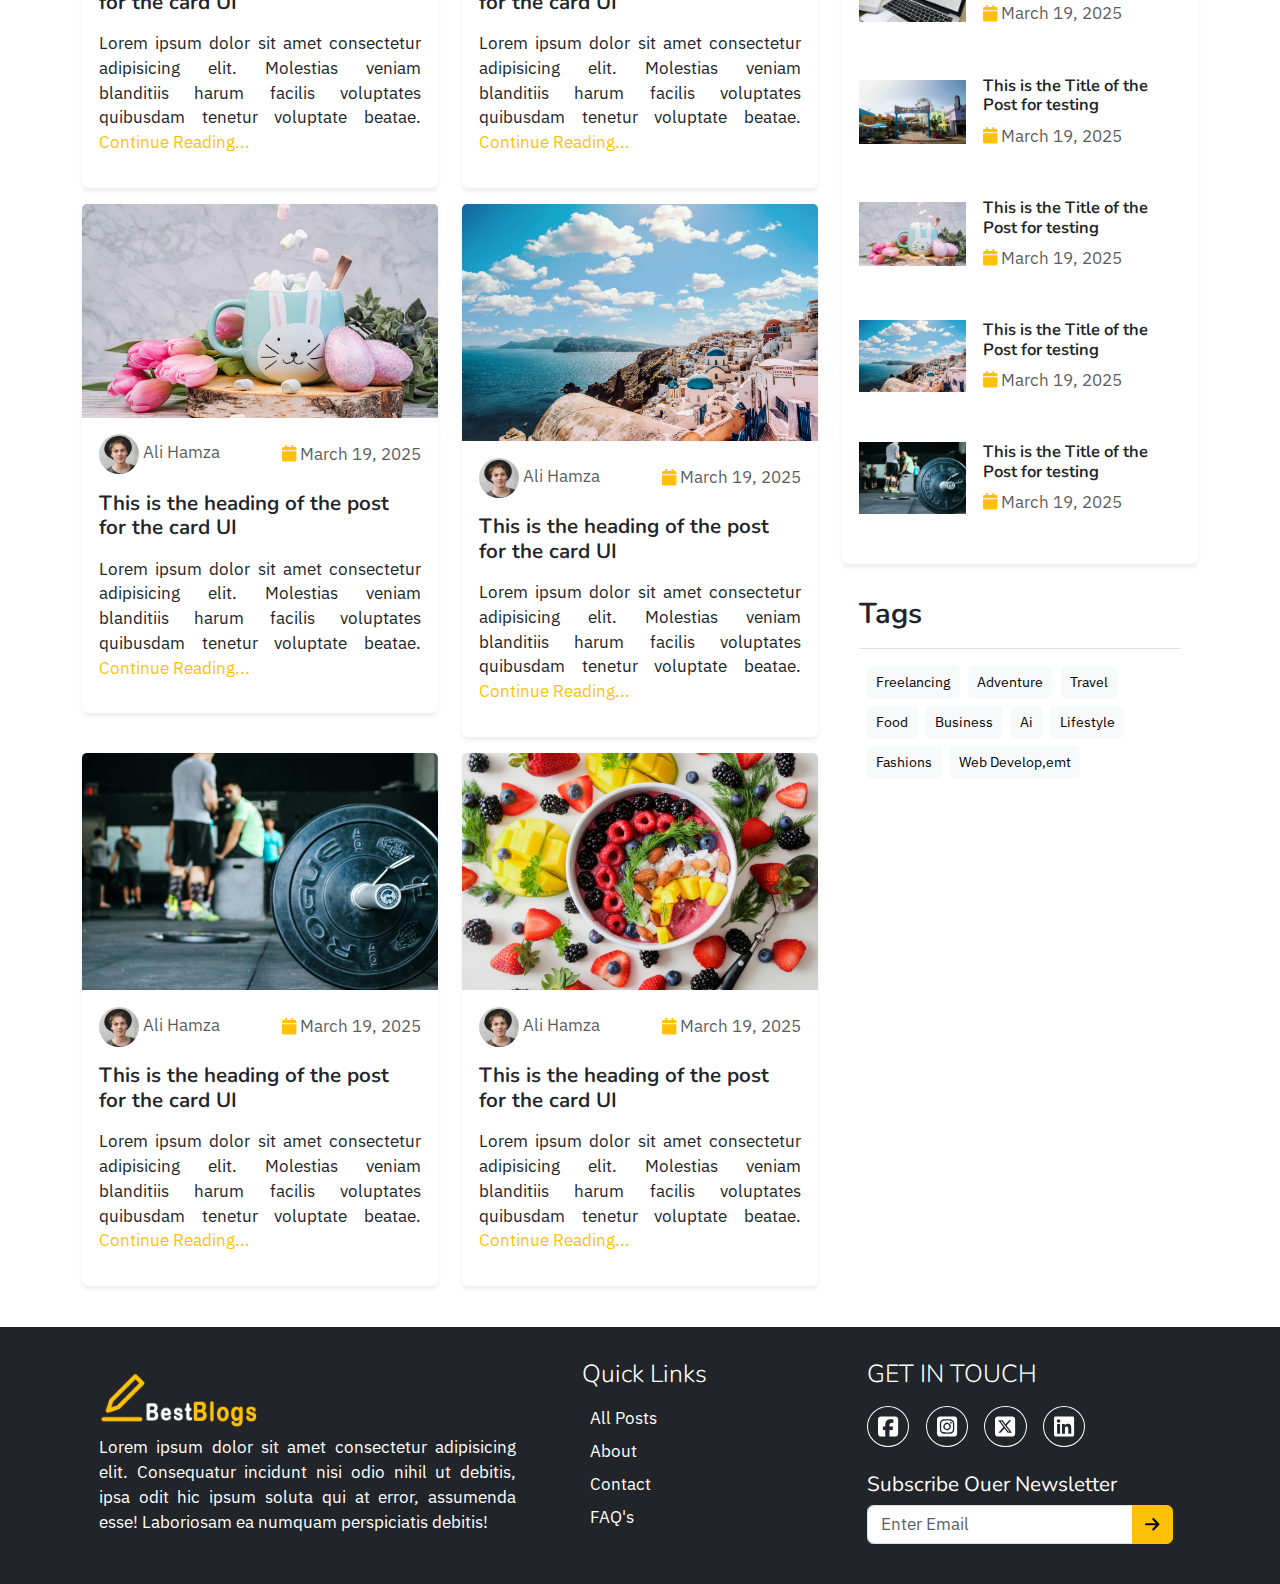
==== commit 58fabd80: "update animations" ====
--- a/index.html
+++ b/index.html
@@ -4,10 +4,14 @@
     <meta charset="UTF-8" />
     <meta name="viewport" content="width=device-width, initial-scale=1.0" />
     <title>Home - Best Blogs</title>
+    <!-- favicon -->
+    <link rel="icon" type="image/png" href="./assets/imgs/favicon.png" />
     <!-- bootstrap -->
     <link rel="stylesheet" href="./assets/css/bootstrap.min.css" />
     <!-- fontawsome -->
     <link rel="stylesheet" href="./assets/css/fontawsome.min.css" />
+    <!-- aos -->
+    <link rel="stylesheet" href="./assets/css/aos.css" />
     <!-- custom style -->
     <link rel="stylesheet" href="./assets/css/style.css" />
   </head>
@@ -119,7 +123,7 @@
           <a href="about.html" class="text-decoration-none text-dark">About</a>
         </li>
         <li class="py-2">
-          <a href="#" class="text-decoration-none text-dark">Blogs</a>
+          <a href="blogs.html" class="text-decoration-none text-dark">Blogs</a>
         </li>
         <li class="py-2">
           <a href="contact.html" class="text-decoration-none text-dark"
@@ -176,7 +180,7 @@
       <div
         class="header-bg rounded-2 d-flex justify-content-center align-items-center"
       >
-        <div class="text-center">
+        <div class="text-center" data-aos="fade-down" data-aos-duration="700">
           <h1 class="mb-3">
             Welcome to Best <span class="text-warning">Blogs</span>
           </h1>
@@ -204,7 +208,11 @@
             <section>
               <div class="row">
                 <div class="col-md-6">
-                  <div class="card border-0 shadow-sm mb-3">
+                  <div
+                    class="card border-0 shadow-sm mb-3"
+                    data-aos="fade-down"
+                    data-aos-duration="300"
+                  >
                     <img
                       src="./assets/imgs/posts/post-1.jpg"
                       class="img-fluid post-img"
@@ -247,7 +255,11 @@
                   </div>
                 </div>
                 <div class="col-md-6">
-                  <div class="card border-0 shadow-sm mb-3">
+                  <div
+                    class="card border-0 shadow-sm mb-3"
+                    data-aos="fade-down"
+                    data-aos-duration="500"
+                  >
                     <img
                       src="./assets/imgs/posts/post-2.jpg"
                       class="img-fluid post-img"
@@ -855,7 +867,14 @@
     <script src="./assets/js/bootstrap.bundle.min.js"></script>
     <!-- fontawsome -->
     <script src="./assets/js/fontawsome.min.js"></script>
+    <!-- aos -->
+    <script src="./assets/js/aos.js"></script>
     <!-- custom js -->
     <script src="./assets/js/main.js"></script>
+
+    <script>
+      // aos js
+      AOS.init();
+    </script>
   </body>
 </html>
